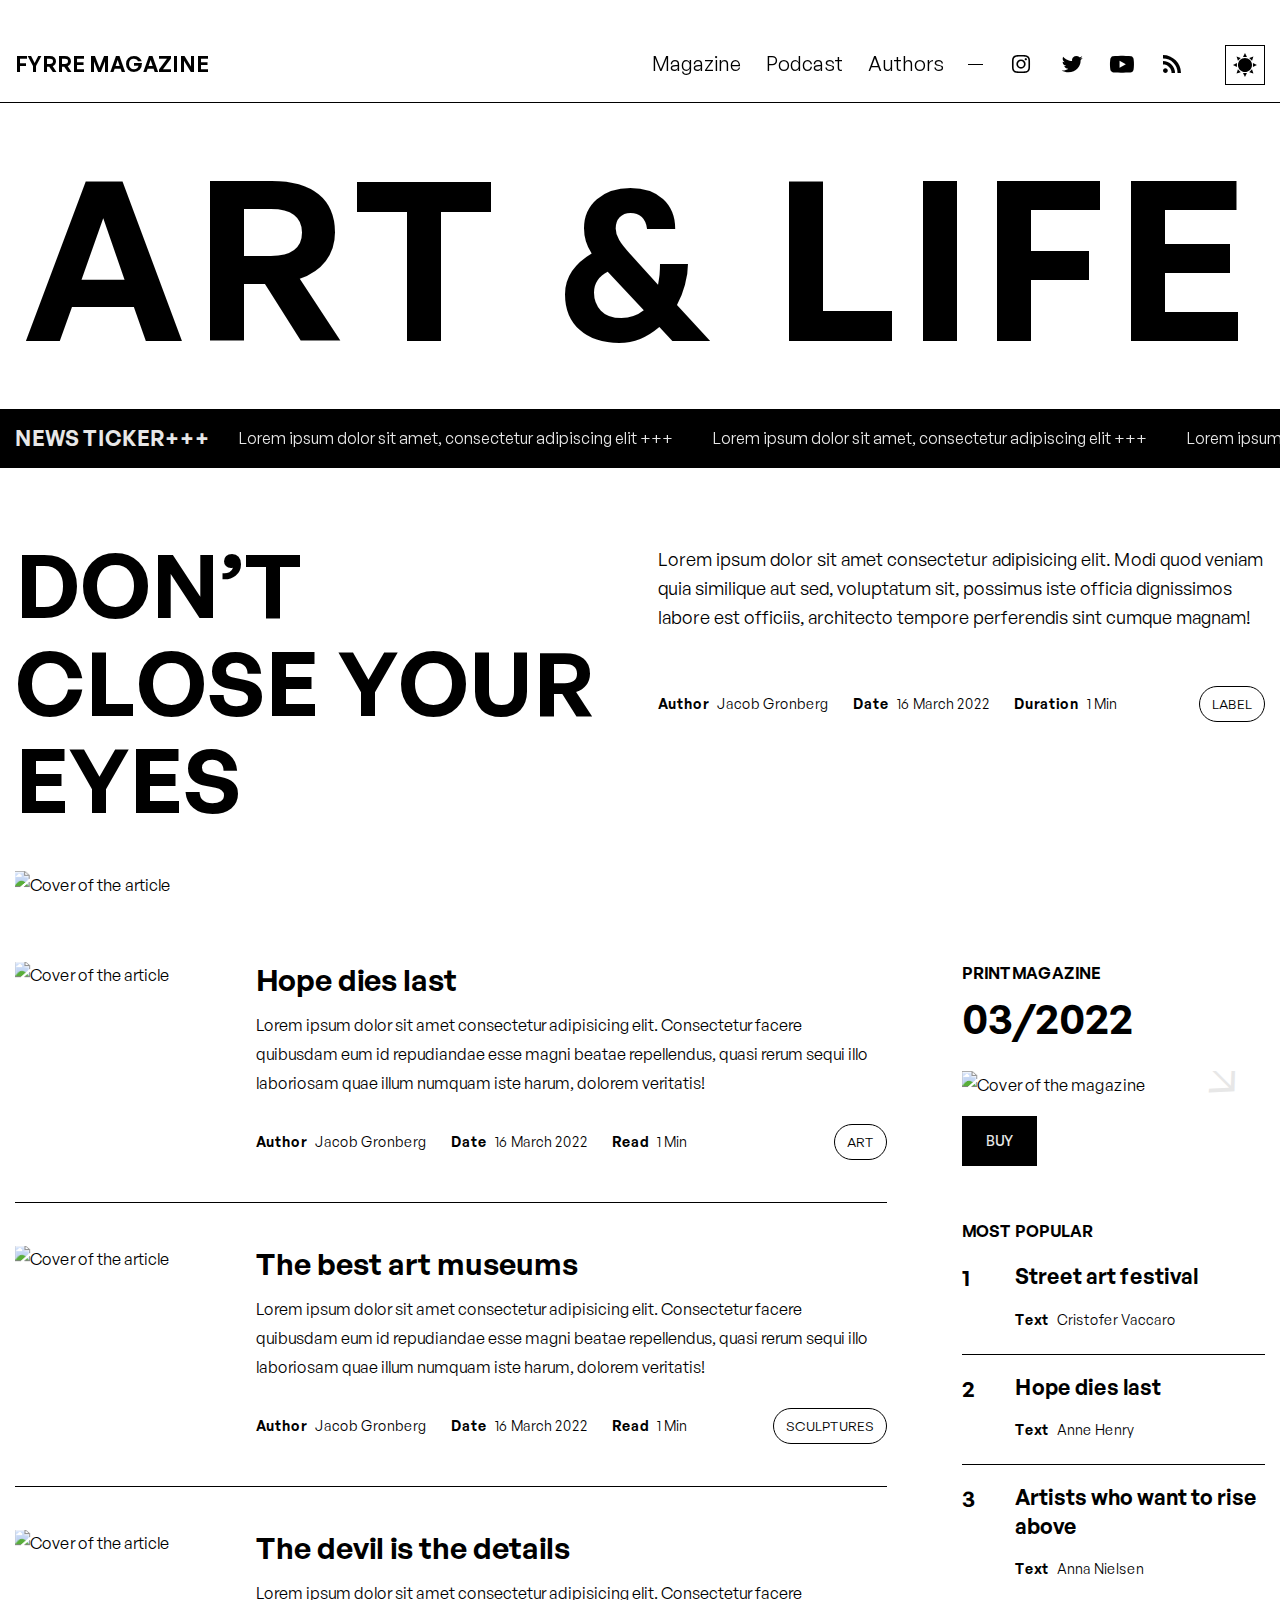
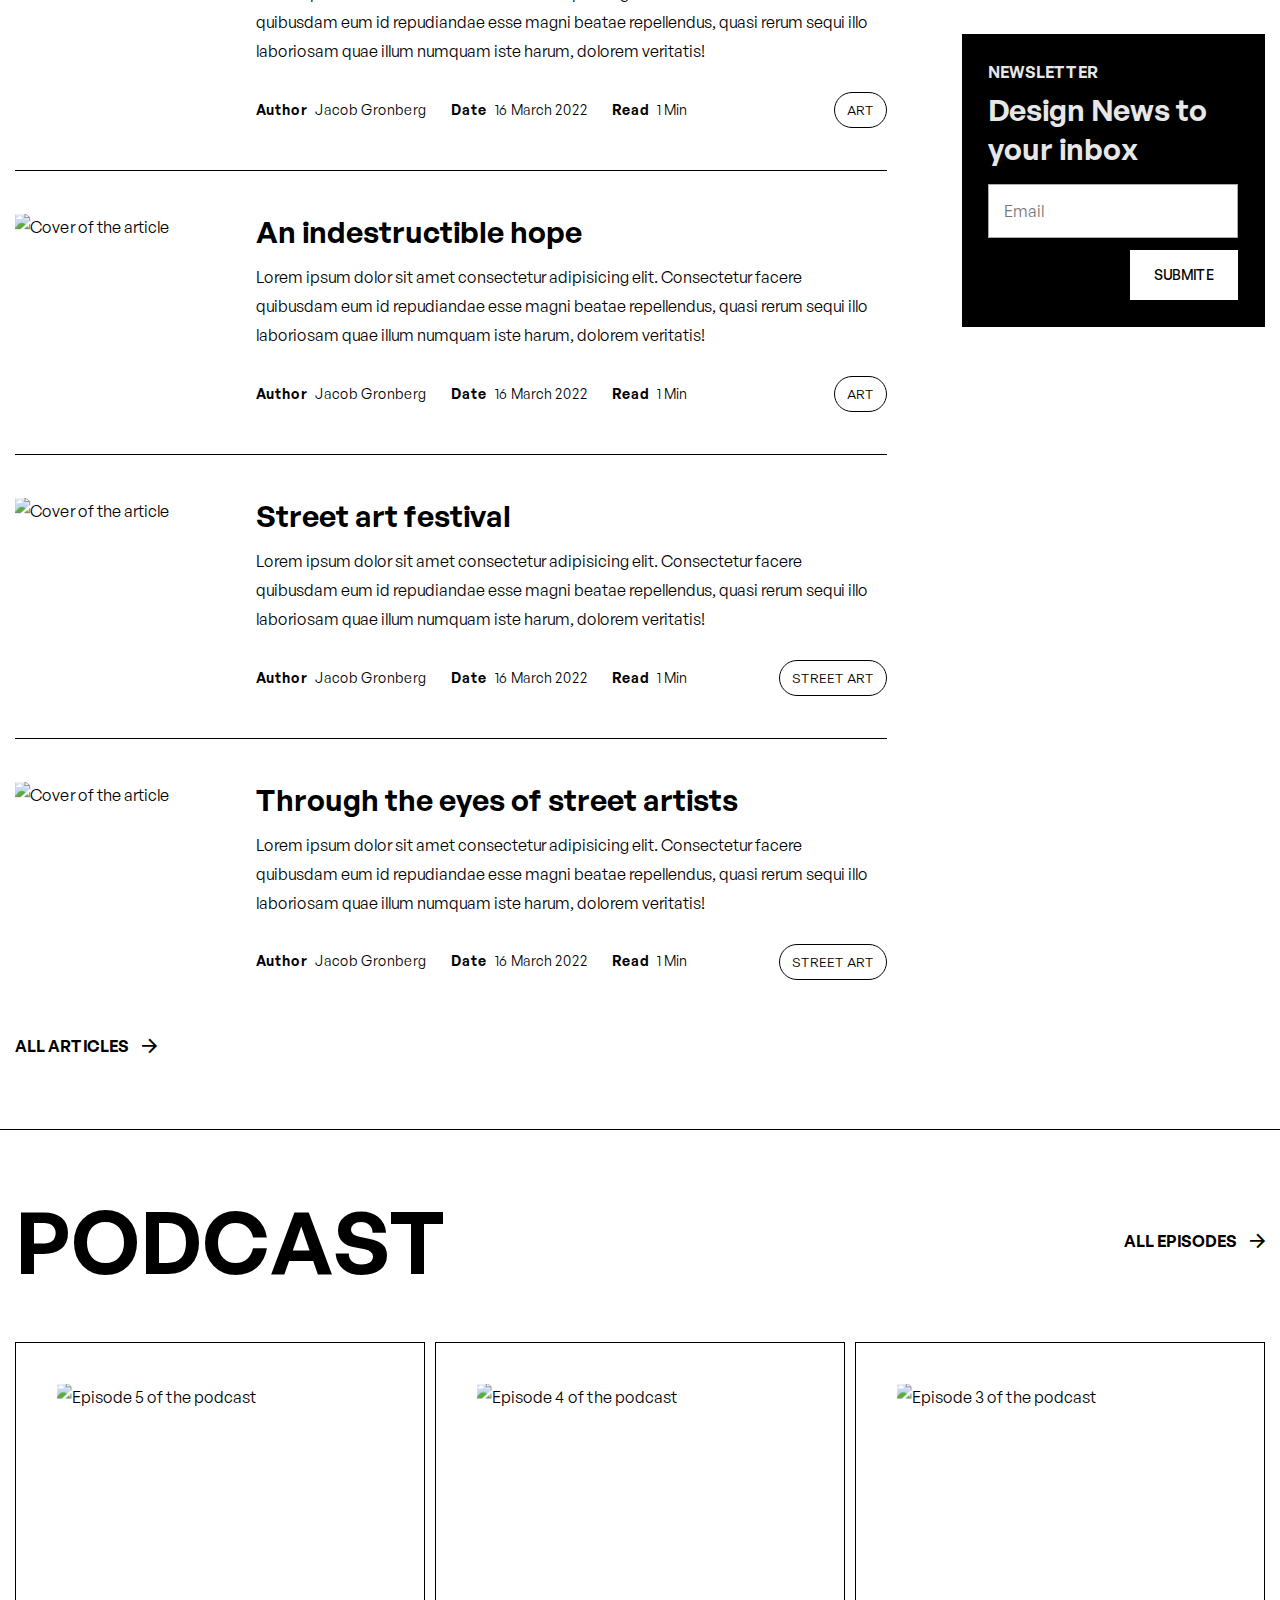
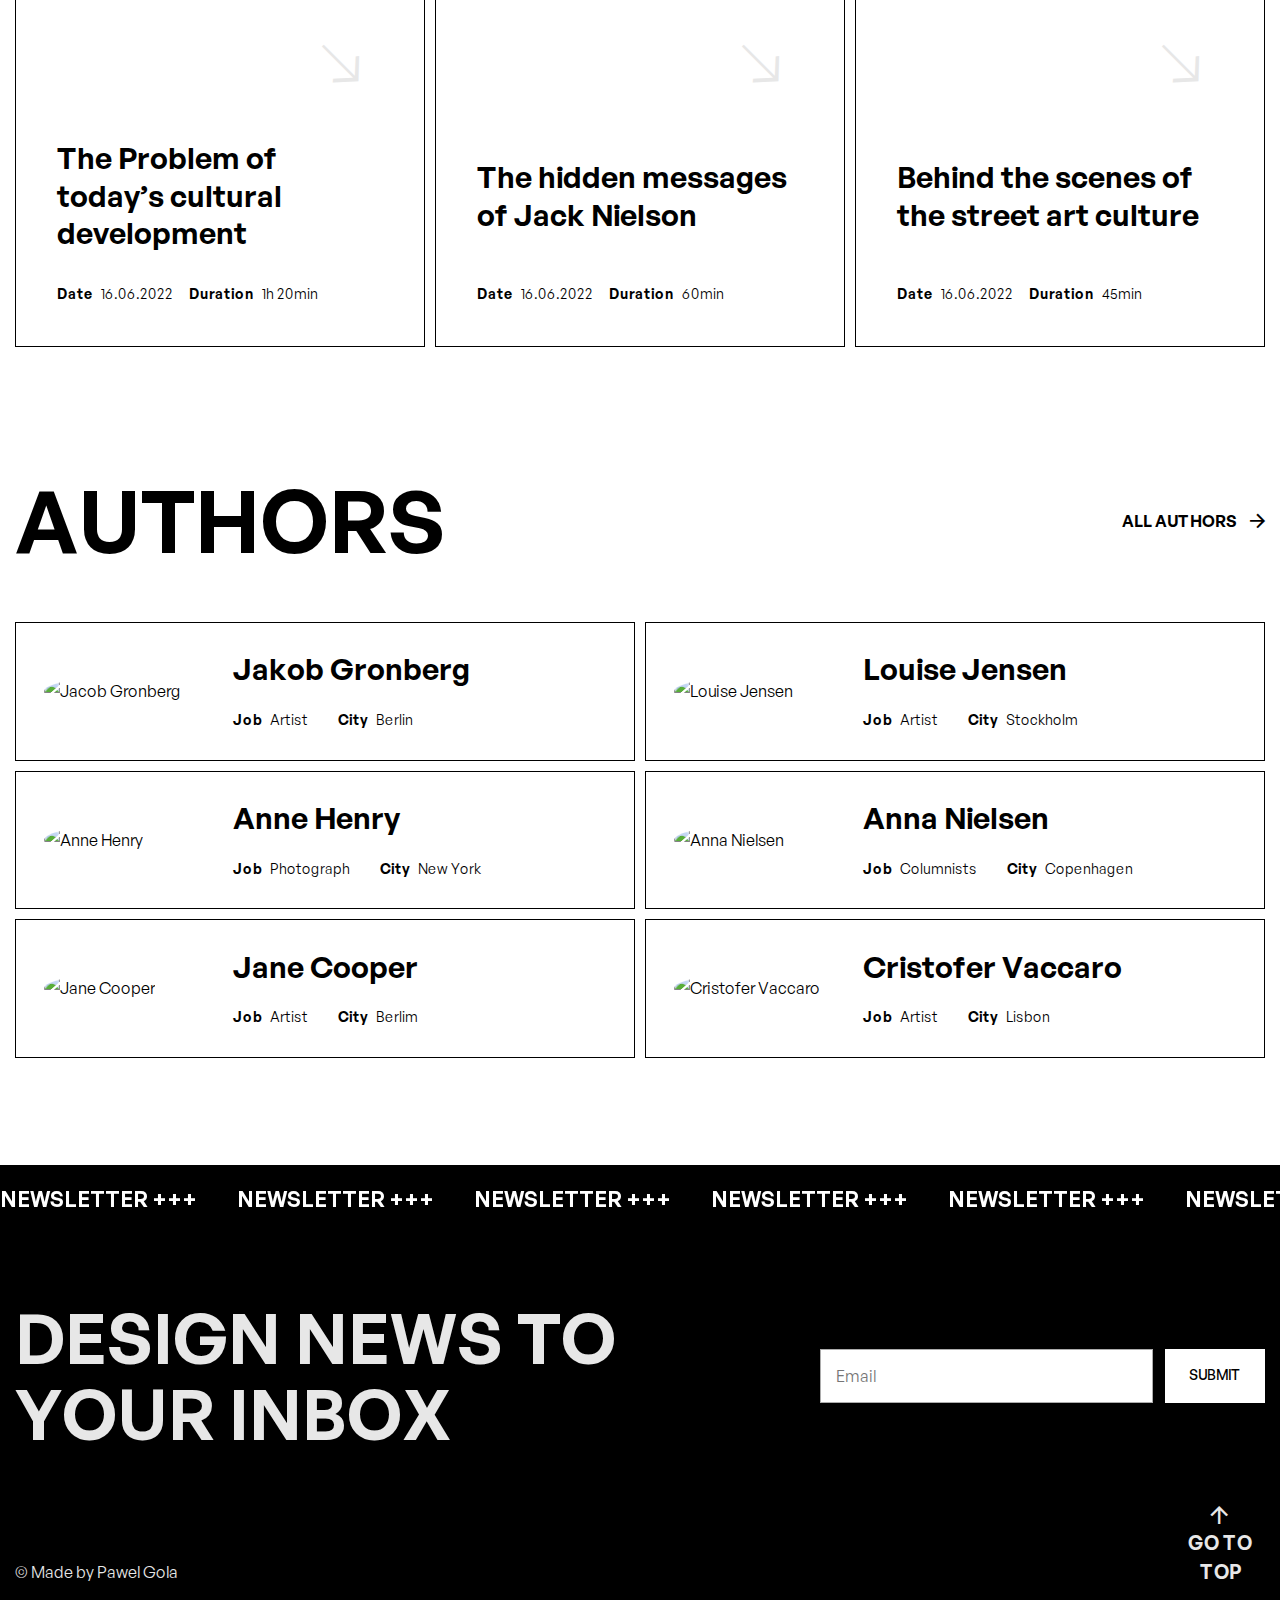
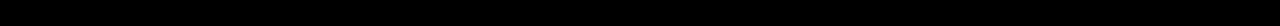
==== index.html @ e9a6087a "Add files via upload" ====
<!DOCTYPE html>
<html lang="en">

<head>
	<title>Frontpage</title>
	<meta charset="UTF-8">
	<meta name="format-detection" content="telephone=no">
	<!-- <style>body{opacity: 0;}</style> -->
	<link rel="stylesheet" href="css/style.min.css?_v=20230523222009">
	<link rel="shortcut icon" href="favicon.ico">
	<!-- <meta name="robots" content="noindex, nofollow"> -->
	<meta name="viewport" content="width=device-width, initial-scale=1.0">
</head>

<body>
	<div class="wrapper">
		<header class="header">
			<div class="header__container">
				<a href="home.html" class="header__logo">Fyrre magazine</a>
				<div class="header__menu menu">
					<nav class="menu__body">
						<ul class="menu__list">
							<li class="menu__item">
								<a href="magazine.html" class="menu__link">
									Magazine
								</a>
							</li>
							<li class="menu__item">
								<a href="podcast.html" class="menu__link">
									Podcast
								</a>
							</li>
							<li class="menu__item">
								<a href="authors.html" class="menu__link">
									Authors
								</a>
							</li>
						</ul>
						<span class="menu__divider"></span>
						<ul class="menu__social social">
							<li class="social__item">
								<a href="#" class="social__link _icon-instagram" aria-label="Our Instagram account"></a>
							</li>
							<li class="social__item">
								<a href="#" class="social__link _icon-twitter" aria-label="Our Twitter account"></a>
							</li>
							<li class="social__item">
								<a href="#" class="social__link _icon-youtube" aria-label="Our YouTube channel"></a>
							</li>
							<li class="social__item">
								<a href="#" class="social__link _icon-rss" aria-label="RSS"></a>
							</li>
						</ul>
					</nav>
				</div>
				<div class="header__actions">
					<button type="button" class="header__color-theme color-theme" aria-label="Change the color theme of the site"></button>
					<button type="button" class="menu__icon icon-menu" aria-label="Open the menu"><span></span></button>
				</div>
			</div>
		</header>
		<main class="page">
			<section class="page__hero hero">
				<div class="hero__container">
					<div class="hero__top">
						<h1 class="hero__title title">Art & life</h1>
						<div class="hero__news news">
							<div class="news__line">
								<div class="news__title">News Ticker+++</div>
								<div class="news__slider swiper">
									<div class="news__wrapper swiper-wrapper">
										<div class="news__slide swiper-slide">
											<div class="news__text">Lorem ipsum dolor sit amet, consectetur adipiscing elit +++
											</div>
										</div>
										<div class="news__slide swiper-slide">
											<div class="news__text">Lorem ipsum dolor sit amet, consectetur adipiscing elit +++
											</div>
										</div>
										<div class="news__slide swiper-slide">
											<div class="news__text">Lorem ipsum dolor sit amet, consectetur adipiscing elit +++
											</div>
										</div>
										<div class="news__slide swiper-slide">
											<div class="news__text">Lorem ipsum dolor sit amet, consectetur adipiscing elit +++
											</div>
										</div>
										<div class="news__slide swiper-slide">
											<div class="news__text">Lorem ipsum dolor sit amet, consectetur adipiscing elit +++
											</div>
										</div>
										<div class="news__slide swiper-slide">
											<div class="news__text">Lorem ipsum dolor sit amet, consectetur adipiscing elit +++
											</div>
										</div>
									</div>
								</div>
							</div>
						</div>
					</div>
					<div class="hero__body">
						<article class="hero__article-lead lead-article">
							<div class="lead-article__content">
								<h2 class="lead-article__title">
									<a href="article.html" class="lead-article__title-link">Don’t close your eyes</a>
								</h2>
								<div class="lead-article__body">
									<div class="lead-article__text">
										<p>
											Lorem ipsum dolor sit amet consectetur adipisicing elit. Modi quod veniam quia
											similique aut sed, voluptatum sit, possimus iste officia dignissimos labore est
											officiis, architecto tempore perferendis sint cumque magnam!
										</p>
									</div>
									<div class="lead-article__info info-article">
										<div class="info-article__info-main">
											<div class="info-article__author">
												<span>Author</span> Jacob Gronberg
											</div>
											<div class="info-article__date">
												<span>Date</span> 16 March 2022
											</div>
											<div class="info-article__duration">
												<span>Duration</span> 1 Min
											</div>
										</div>
										<div class="info-article__category category">Label</div>
									</div>
								</div>
							</div>
							<div class="lead-article__image">
								<picture><source srcset="img/frontpage/hero/main-image.webp" type="image/webp"><img src="img/frontpage/hero/main-image.jpg" alt="Cover of the article"></picture>
							</div>
						</article>
					</div>
				</div>
			</section>
			<div class="page__articles articles">
				<div class="articles__container">
					<div class="articles__content">
						<div class="articles__items">
							<article class="articles__item item-article">
								<a href="article.html" class="item-article__image-ibg" aria-label="Image link to article">
									<picture><source srcset="img/magazine/article-1.webp" type="image/webp"><img src="img/magazine/article-1.jpg" alt="Cover of the article"></picture>
								</a>
								<div class="item-article__body">
									<h3 class="item-article__title">
										<a href="article.html" class="item-article__title-link title-link">Hope dies last</a>
									</h3>
									<div class="item-article__text">
										<p>
											Lorem ipsum dolor sit amet consectetur adipisicing elit. Consectetur facere quibusdam
											eum id repudiandae esse magni beatae repellendus, quasi rerum sequi illo laboriosam
											quae illum numquam iste harum, dolorem veritatis!
										</p>
									</div>
									<div class="item-article__info info-article">
										<div class="info-article__info-main">
											<div class="info-article__author">
												<span>Author</span> Jacob Gronberg
											</div>
											<div class="info-article__date">
												<span>Date</span> 16 March 2022
											</div>
											<div class="info-article__duration">
												<span>Read</span> 1 Min
											</div>
										</div>
										<div class="info-article__category category">Art</div>
									</div>
								</div>

							</article>
							<article class="articles__item item-article">
								<a href="article.html" class="item-article__image-ibg" aria-label="Image link to article">
									<picture><source srcset="img/magazine/article-3.webp" type="image/webp"><img src="img/magazine/article-3.jpg" alt="Cover of the article"></picture>
								</a>
								<div class="item-article__body">
									<h3 class="item-article__title">
										<a href="article.html" class="item-article__title-link title-link">The best art
											museums</a>
									</h3>
									<div class="item-article__text">
										<p>
											Lorem ipsum dolor sit amet consectetur adipisicing elit. Consectetur facere quibusdam
											eum id repudiandae esse magni beatae repellendus, quasi rerum sequi illo laboriosam
											quae illum numquam iste harum, dolorem veritatis!
										</p>
									</div>
									<div class="item-article__info info-article">
										<div class="info-article__info-main">
											<div class="info-article__author">
												<span>Author</span> Jacob Gronberg
											</div>
											<div class="info-article__date">
												<span>Date</span> 16 March 2022
											</div>
											<div class="info-article__duration">
												<span>Read</span> 1 Min
											</div>
										</div>
										<div class="info-article__category category">Sculptures</div>
									</div>
								</div>

							</article>
							<article class="articles__item item-article">
								<a href="article.html" class="item-article__image-ibg" aria-label="Image link to article">
									<picture><source srcset="img/magazine/article-4.webp" type="image/webp"><img src="img/magazine/article-4.jpg" alt="Cover of the article"></picture>
								</a>
								<div class="item-article__body">
									<h3 class="item-article__title">
										<a href="article.html" class="item-article__title-link title-link">The devil is the
											details</a>
									</h3>
									<div class="item-article__text">
										<p>
											Lorem ipsum dolor sit amet consectetur adipisicing elit. Consectetur facere quibusdam
											eum id repudiandae esse magni beatae repellendus, quasi rerum sequi illo laboriosam
											quae illum numquam iste harum, dolorem veritatis!
										</p>
									</div>
									<div class="item-article__info info-article">
										<div class="info-article__info-main">
											<div class="info-article__author">
												<span>Author</span> Jacob Gronberg
											</div>
											<div class="info-article__date">
												<span>Date</span> 16 March 2022
											</div>
											<div class="info-article__duration">
												<span>Read</span> 1 Min
											</div>
										</div>
										<div class="info-article__category category">Art</div>
									</div>
								</div>
							</article>
							<article class="articles__item item-article">
								<a href="article.html" class="item-article__image-ibg" aria-label="Image link to article">
									<picture><source srcset="img/magazine/article-5.webp" type="image/webp"><img src="img/magazine/article-5.jpg" alt="Cover of the article"></picture>
								</a>
								<div class="item-article__body">
									<h3 class="item-article__title">
										<a href="article.html" class="item-article__title-link title-link">An inde­struc­tible
											hope</a>
									</h3>
									<div class="item-article__text">
										<p>
											Lorem ipsum dolor sit amet consectetur adipisicing elit. Consectetur facere quibusdam
											eum id repudiandae esse magni beatae repellendus, quasi rerum sequi illo laboriosam
											quae illum numquam iste harum, dolorem veritatis!
										</p>
									</div>
									<div class="item-article__info info-article">
										<div class="info-article__info-main">
											<div class="info-article__author">
												<span>Author</span> Jacob Gronberg
											</div>
											<div class="info-article__date">
												<span>Date</span> 16 March 2022
											</div>
											<div class="info-article__duration">
												<span>Read</span> 1 Min
											</div>
										</div>
										<div class="info-article__category category">Art</div>
									</div>
								</div>

							</article>
							<article class="articles__item item-article">
								<a href="article.html" class="item-article__image-ibg" aria-label="Image link to article">
									<picture><source srcset="img/magazine/article-6.webp" type="image/webp"><img src="img/magazine/article-6.jpg" alt="Cover of the article"></picture>
								</a>
								<div class="item-article__body">
									<h3 class="item-article__title">
										<a href="article.html" class="item-article__title-link title-link">Street art festival</a>
									</h3>
									<div class="item-article__text">
										<p>
											Lorem ipsum dolor sit amet consectetur adipisicing elit. Consectetur facere quibusdam
											eum id repudiandae esse magni beatae repellendus, quasi rerum sequi illo laboriosam
											quae illum numquam iste harum, dolorem veritatis!
										</p>
									</div>
									<div class="item-article__info info-article">
										<div class="info-article__info-main">
											<div class="info-article__author">
												<span>Author</span> Jacob Gronberg
											</div>
											<div class="info-article__date">
												<span>Date</span> 16 March 2022
											</div>
											<div class="info-article__duration">
												<span>Read</span> 1 Min
											</div>
										</div>
										<div class="info-article__category category">street Art</div>
									</div>
								</div>
							</article>
							<article class="articles__item item-article">
								<a href="article.html" class="item-article__image-ibg" aria-label="Image link to article">
									<picture><source srcset="img/magazine/article-7.webp" type="image/webp"><img src="img/magazine/article-7.jpg" alt="Cover of the article"></picture>
								</a>
								<div class="item-article__body">
									<h3 class="item-article__title">
										<a href="article.html" class="item-article__title-link title-link">Through the eyes of
											street
											artists</a>
									</h3>
									<div class="item-article__text">
										<p>
											Lorem ipsum dolor sit amet consectetur adipisicing elit. Consectetur facere quibusdam
											eum id repudiandae esse magni beatae repellendus, quasi rerum sequi illo laboriosam
											quae illum numquam iste harum, dolorem veritatis!
										</p>
									</div>
									<div class="item-article__info info-article">
										<div class="info-article__info-main">
											<div class="info-article__author">
												<span>Author</span> Jacob Gronberg
											</div>
											<div class="info-article__date">
												<span>Date</span> 16 March 2022
											</div>
											<div class="info-article__duration">
												<span>Read</span> 1 Min
											</div>
										</div>
										<div class="info-article__category category">street Art</div>
									</div>
								</div>
							</article>
						</div>
						<a href="magazine.html" class="articles__link link _icon-arrow-small">All articles</a>
					</div>
					<aside class="articles__sidebar sidebar">
						<div class="sidebar__magazine magazine-sidebar">
							<div class="magazine-sidebar__label label">Printmagazine</div>
							<div class="magazine-sidebar__date">03/2022</div>
							<div class="magazine-sidebar__cover">
								<picture><source srcset="img/magazine/cover-magazine.webp" type="image/webp"><img class="magazine-sidebar__image" src="img/magazine/cover-magazine.jpg" alt="Cover of the magazine"></picture>
								<a href="#" class="magazine-sidebar__link cover-link _icon-arrow-link" aria-label="Link to magazine"></a>
							</div>
							<button type="button" class="magazine-sidebar__button button">Buy</button>
						</div>
						<div class="sidebar__popular popular-sidebar">
							<div class="popular-sidebar__label label">Most popular</div>
							<ol class="popular-sidebar__list list-popular">
								<li class="list-popular__item">
									<h3 class="list-popular__title">
										<a href="article.html" class="list-popular__title-link">
											Street art festival
										</a>
									</h3>
									<div class="list-popular__author">
										<span>Text</span> Cristofer Vaccaro
									</div>
								</li>
								<li class="list-popular__item">
									<h3 class="list-popular__title">
										<a href="article.html" class="list-popular__title-link">
											Hope dies last
										</a>
									</h3>
									<div class="list-popular__author">
										<span>Text</span> Anne Henry
									</div>
								</li>
								<li class="list-popular__item">
									<h3 class="list-popular__title">
										<a href="article.html" class="list-popular__title-link">
											Artists who want to rise above
										</a>
									</h3>
									<div class="list-popular__author">
										<span>Text</span> Anna Nielsen
									</div>
								</li>
							</ol>
						</div>
						<div class="sidebar__newsletter newsletter-sidebar">
							<div class="newsletter-sidebar__label label">Newsletter</div>
							<div class="newsletter-sidebar__title">Design News to your inbox</div>
							<form data-dev data-popup-message="#newsletter-popup" action="#" class="sidebar__form form-newsletter">
								<input data-required="email" autocomplete="off" type="text" name="form[]" placeholder="Email" class="form-newsletter__input input">
								<button type="submit" class="form-newsletter__button button">Submite</button>
							</form>
						</div>
					</aside>
				</div>
			</div>
			<section class="page__podcast podcast">
				<div class="podcast__container">
					<div class="podcast__header header-block">
						<h2 class="header-block__title">Podcast</h2>
						<a href="podcast.html" class="header-block__link link _icon-arrow-small">All episodes</a>
					</div>
					<div class="podcast__items">
						<article class="podcast__item item-podcast item-podcast_vertical">
							<div class="item-podcast__image-ibg">
								<picture><source srcset="img/frontpage/podcast/podcast-5.webp" type="image/webp"><img src="img/frontpage/podcast/podcast-5.jpg" alt="Episode 5 of the podcast"></picture>
								<a href="episode.html" class="item-podcast__cover-link cover-link _icon-arrow-link" aria-label="Link to podcast episode"></a>
							</div>
							<h3 class="item-podcast__title">
								<a href="episode.html" class="item-podcast__title-link title-link">The Problem of today’s
									cultural
									development</a>
							</h3>
							<div class="item-podcast__info">
								<div class="item-podcast__date">
									<span>Date</span> 16.06.2022
								</div>
								<div class="item-podcast__duration">
									<span>Duration</span> 1h 20min
								</div>
							</div>
						</article>
						<article class="podcast__item item-podcast item-podcast_vertical">
							<div class="item-podcast__image-ibg">
								<picture><source srcset="img/frontpage/podcast/podcast-4.webp" type="image/webp"><img src="img/frontpage/podcast/podcast-4.jpg" alt="Episode 4 of the podcast"></picture>
								<a href="episode.html" class="item-podcast__cover-link cover-link _icon-arrow-link" aria-label="Link to podcast episode"></a>
							</div>
							<h3 class="item-podcast__title">
								<a href="episode.html" class="item-podcast__title-link title-link">The hidden messages of Jack
									Nielson</a>
							</h3>
							<div class="item-podcast__info">
								<div class="item-podcast__date">
									<span>Date</span> 16.06.2022
								</div>
								<div class="item-podcast__duration">
									<span>Duration</span> 60min
								</div>
							</div>
						</article>
						<article class="podcast__item item-podcast item-podcast_vertical">
							<div class="item-podcast__image-ibg">
								<picture><source srcset="img/frontpage/podcast/podcast-3.webp" type="image/webp"><img src="img/frontpage/podcast/podcast-3.jpg" alt="Episode 3 of the podcast"></picture>
								<a href="episode.html" class="item-podcast__cover-link cover-link _icon-arrow-link" aria-label="Link to podcast episode"></a>
							</div>
							<h3 class="item-podcast__title">
								<a href="episode.html" class="item-podcast__title-link title-link">Behind the scenes of the
									street art
									culture</a>
							</h3>
							<div class="item-podcast__info">
								<div class="item-podcast__date">
									<span>Date</span> 16.06.2022
								</div>
								<div class="item-podcast__duration">
									<span>Duration</span> 45min
								</div>
							</div>
						</article>
					</div>
				</div>
			</section>
			<section class="page__authors authors">
				<div class="authors__container">
					<div class="authors__header header-block">
						<h2 class="header-block__title">Authors</h2>
						<a href="authors.html" class="header-block__link link _icon-arrow-small">All authors</a>
					</div>
					<div class="authors__slider swiper">
						<div class="authors__wrapper swiper-wrapper">
							<div class="authors__slide swiper-slide">
								<div class="authors__item item-author">
									<a href="author.html" class="item-author__image" aria-label="Image link to the author's page">
										<picture><source srcset="img/frontpage/authors/jacob-gronberg.webp" type="image/webp"><img src="img/frontpage/authors/jacob-gronberg.jpg" alt="Jacob Gronberg"></picture>
									</a>
									<div class="item-author__body">
										<h3 class="item-author__title">
											<a href="author.html" class="item-author__title-link title-link">Jakob Gronberg</a>
										</h3>
										<div class="item-author__info">
											<div class="item-author__job"><span>Job</span>Artist</div>
											<div class="item-author__city"><span>City</span>Berlin</div>
										</div>
									</div>
								</div>
							</div>
							<div class="authors__slide swiper-slide">
								<div class="authors__item item-author">
									<a href="author.html" class="item-author__image" aria-label="Image link to the author's page">
										<picture><source srcset="img/frontpage/authors/louise-jensen.webp" type="image/webp"><img src="img/frontpage/authors/louise-jensen.jpg" alt="Louise Jensen"></picture>
									</a>
									<div class="item-author__body">
										<h3 class="item-author__title">
											<a href="author.html" class="item-author__title-link title-link">Louise Jensen</a>
										</h3>
										<div class="item-author__info">
											<div class="item-author__job"><span>Job</span>Artist</div>
											<div class="item-author__city"><span>City</span>Stockholm</div>
										</div>
									</div>
								</div>
							</div>
							<div class="authors__slide swiper-slide">
								<div class="authors__item item-author">
									<a href="author.html" class="item-author__image" aria-label="Image link to the author's page">
										<picture><source srcset="img/frontpage/authors/anne-henry.webp" type="image/webp"><img src="img/frontpage/authors/anne-henry.jpg" alt="Anne Henry"></picture>
									</a>
									<div class="item-author__body">
										<h3 class="item-author__title">
											<a href="author.html" class="item-author__title-link title-link">Anne Henry</a>
										</h3>
										<div class="item-author__info">
											<div class="item-author__job"><span>Job</span>Photograph</div>
											<div class="item-author__city"><span>City</span>New York</div>
										</div>
									</div>
								</div>
							</div>
							<div class="authors__slide swiper-slide">
								<div class="authors__item item-author">
									<a href="author.html" class="item-author__image" aria-label="Image link to the author's page">
										<picture><source srcset="img/frontpage/authors/anna-nielsen.webp" type="image/webp"><img src="img/frontpage/authors/anna-nielsen.jpg" alt="Anna Nielsen"></picture>
									</a>
									<div class="item-author__body">
										<h3 class="item-author__title">
											<a href="author.html" class="item-author__title-link title-link">Anna Nielsen</a>
										</h3>
										<div class="item-author__info">
											<div class="item-author__job"><span>Job</span>Columnists</div>
											<div class="item-author__city"><span>City</span>Copenhagen</div>
										</div>
									</div>
								</div>
							</div>
							<div class="authors__slide swiper-slide">
								<div class="authors__item item-author">
									<a href="author.html" class="item-author__image" aria-label="Image link to the author's page">
										<picture><source srcset="img/frontpage/authors/jane-cooper.webp" type="image/webp"><img src="img/frontpage/authors/jane-cooper.jpg" alt="Jane Cooper"></picture>
									</a>
									<div class="item-author__body">
										<h3 class="item-author__title">
											<a href="author.html" class="item-author__title-link title-link">Jane Cooper</a>
										</h3>
										<div class="item-author__info">
											<div class="item-author__job"><span>Job</span>Artist</div>
											<div class="item-author__city"><span>City</span>Berlim</div>
										</div>
									</div>
								</div>
							</div>
							<div class="authors__slide swiper-slide">
								<div class="authors__item item-author">
									<a href="author.html" class="item-author__image" aria-label="Image link to the author's page">
										<picture><source srcset="img/frontpage/authors/cristofer-vaccaro.webp" type="image/webp"><img src="img/frontpage/authors/cristofer-vaccaro.jpg" alt="Cristofer Vaccaro"></picture>
									</a>
									<div class="item-author__body">
										<h3 class="item-author__title">
											<a href="author.html" class="item-author__title-link title-link">Cristofer Vaccaro</a>
										</h3>
										<div class="item-author__info">
											<div class="item-author__job"><span>Job</span>Artist</div>
											<div class="item-author__city"><span>City</span>Lisbon</div>
										</div>
									</div>
								</div>
							</div>
						</div>
						<div class="authors__navigation navigation-slider">
							<button type="button" class="navigation-slider__button authors__button_prev _icon-arrow-small" aria-label="Button for previous slide"></button>
							<button type="button" class="navigation-slider__button authors__button_next _icon-arrow-small" aria-label="Button for next slide"></button>
						</div>
					</div>
				</div>
			</section>
		</main>
		<footer class="footer">
			<div class="footer__news-line news">
				<div class="news__slider swiper">
					<div class="news__wrapper swiper-wrapper">
						<div class="news__slide swiper-slide">
							<div class="news__text">Newsletter +++
							</div>
						</div>
						<div class="news__slide swiper-slide">
							<div class="news__text">Newsletter +++
							</div>
						</div>
						<div class="news__slide swiper-slide">
							<div class="news__text">Newsletter +++
							</div>
						</div>
						<div class="news__slide swiper-slide">
							<div class="news__text">Newsletter +++
							</div>
						</div>
						<div class="news__slide swiper-slide">
							<div class="news__text">Newsletter +++
							</div>
						</div>
						<div class="news__slide swiper-slide">
							<div class="news__text">Newsletter +++
							</div>
						</div>
						<div class="news__slide swiper-slide">
							<div class="news__text">Newsletter +++
							</div>
						</div>
						<div class="news__slide swiper-slide">
							<div class="news__text">Newsletter +++
							</div>
						</div>
						<div class="news__slide swiper-slide">
							<div class="news__text">Newsletter +++
							</div>
						</div>
						<div class="news__slide swiper-slide">
							<div class="news__text">Newsletter +++
							</div>
						</div>
						<div class="news__slide swiper-slide">
							<div class="news__text">Newsletter +++
							</div>
						</div>
						<div class="news__slide swiper-slide">
							<div class="news__text">Newsletter +++
							</div>
						</div>
						<div class="news__slide swiper-slide">
							<div class="news__text">Newsletter +++
							</div>
						</div>
						<div class="news__slide swiper-slide">
							<div class="news__text">Newsletter +++
							</div>
						</div>
						<div class="news__slide swiper-slide">
							<div class="news__text">Newsletter +++
							</div>
						</div>
						<div class="news__slide swiper-slide">
							<div class="news__text">Newsletter +++
							</div>
						</div>
						<div class="news__slide swiper-slide">
							<div class="news__text">Newsletter +++
							</div>
						</div>
						<div class="news__slide swiper-slide">
							<div class="news__text">Newsletter +++
							</div>
						</div>
						<div class="news__slide swiper-slide">
							<div class="news__text">Newsletter +++
							</div>
						</div>
						<div class="news__slide swiper-slide">
							<div class="news__text">Newsletter +++
							</div>
						</div>
					</div>
				</div>
			</div>
			<div class="footer__container">
				<div class="footer__top">
					<div class="footer__newsletter-block newsletter-block">
						<div class="newsletter-block__title">Design News to your inbox</div>
						<div class="newsletter-block__form-block">
							<form data-dev data-popup-message="#newsletter-popup" action="#" class="newsletter-block__form">
								<input data-required="email" autocomplete="off" type="text" name="form[]" placeholder="Email" class="newsletter-block__input input">
								<button type="submit" class="newsletter-block__button button">Submit</button>
							</form>
						</div>
					</div>
				</div>
				<div class="footer__bottom">
					<div class="footer__copy">© Made by Pawel Gola</div>
					<button data-goto-speed="1000" data-goto="main" class="footer__go-top _icon-arrow-small">Go to top</button>
				</div>
			</div>
		</footer>
	</div>
	<div id="newsletter-popup" aria-hidden="true" class="newsletter-popup popup">
		<div class="popup__wrapper">
			<div class="popup__content">
				<div class="newsletter-popup__top">
					<button data-close type="button" class="popup__close newsletter-popup__close">
						<img src="img/frontpage/cross.svg" alt="">
					</button>
				</div>
				<div class="newsletter-popup__body">
					<div class="newsletter-popup__title">
						Thank you for subscribing!
					</div>
					<div class="newsletter-popup__text">
						<p>
							From now on, you’ll be the first to know about our news.
						</p>
					</div>
				</div>
			</div>
		</div>
	</div>
	<!-- Styles for body-->
	<style>
		.lock body {
			overflow: hidden;
			touch-action: none;
			overscroll-behavior: none;
		}

		.loading body {
			opacity: 0;
			visibility: hidden;
		}

		.loaded body {
			transition: opacity 2s ease 0s;
			opacity: 1;
			visibility: visible;
		}
	</style>

	<div id="fls-preloader">

		<!-- Styles for preloader -->
		<style>
			* {
				padding: 0px;
				margin: 0px;
				border: 0px;
			}

			*,
			*:before,
			*:after {
				box-sizing: border-box;
			}

			html {
				overflow: hidden;
				touch-action: none;
				overscroll-behavior: none;
			}

			html.light {
				background-color: #000000;
			}

			html.dark {
				background-color: #ffffff;
			}

			/* main block */
			.fls-preloader {
				pointer-events: none;
				z-index: -1;
				position: fixed;
				width: 100%;
				height: 100%;
				top: 0;
				left: 0;
				display: flex;
				justify-content: center;
				align-items: center;

			}

			/* elements block */
			.fls-preloader__body {
				padding: 3rem;
				max-width: 31.25rem;
				display: flex;
				flex-direction: column;
			}

			.light .fls-preloader__body {
				color: #fff;
				border: .0625rem solid #fff;
			}

			.dark .fls-preloader__body {
				color: #000;
				border: .0625rem solid #000;
			}

			/* counter */
			.fls-preloader__counter {
				font-family: 'GeneralSans';
				font-weight: 500;
				font-size: 7rem;
			}

			/* progress bar */
			.fls-preloader__line {}

			/* line */
			.fls-preloader__line span {
				display: inline-block;
				transition: width 0.2s ease;
				height: 0.3rem;
				border-radius: 0.2rem;
			}

			.light .fls-preloader__line span {
				background-color: #0000ff;
			}

			.dark .fls-preloader__line span {
				background-color: #f916e6;
			}
		</style>
		<!-- Script -->
		<script>
			function preloader() {
				const preloaderImages = document.querySelector('[data-preloader]') ? document.querySelectorAll('[data-preloader] img') : document.querySelectorAll('img');
				const preloaderContainer = document.querySelector('#fls-preloader');
				if (preloaderImages.length) {
					const preloaderTemplate = `
					<div class="fls-preloader">
						<div class="fls-preloader__body">
							<div class="fls-preloader__counter">0%</div>
							<div class="fls-preloader__line"><span></span></div>
						</div>
					</div>`;
					document.querySelector('html').insertAdjacentHTML("beforeend", preloaderTemplate);

					const
						preloader = document.querySelector('.fls-preloader'),
						showPecentLoad = document.querySelector('.fls-preloader__counter'),
						showLineLoad = document.querySelector('.fls-preloader__line span'),
						htmlDocument = document.documentElement;

					let imagesLoadedCount = counter = progress = 0;

					htmlDocument.classList.add('loading');
					htmlDocument.classList.add('lock');

					preloaderImages.forEach(preloaderImage => {
						const imgClone = document.createElement('img');
						if (imgClone) {
							imgClone.onload = imageLoaded;
							imgClone.onerror = imageLoaded;
							preloaderImage.dataset.src ? imgClone.src = preloaderImage.dataset.src : imgClone.src = preloaderImage.src;
						}
					});

					function setValueProgress(progress) {
						showPecentLoad ? showPecentLoad.innerText = `${progress}%` : null;
						showLineLoad ? showLineLoad.style.width = `${progress}%` : null;
					}
					showPecentLoad ? setValueProgress(progress) : null;

					function imageLoaded() {
						imagesLoadedCount++;
						progress = Math.round((100 / preloaderImages.length) * imagesLoadedCount);
						const intervalId = setInterval(() => {
							counter >= progress ? clearInterval(intervalId) : setValueProgress(++counter);
							counter >= 100 ? addLoadedClass() : null;
						}, 10);
					}

					function addLoadedClass() {
						htmlDocument.classList.add('loaded');
						htmlDocument.classList.remove('lock');
						htmlDocument.classList.remove('loading');
						setInterval(() => {
							preloader.remove();
							preloaderContainer.remove();
						}, 500);
					}
				} else {
					preloaderContainer.remove();
				}
			}
			preloader();
		</script>
	</div>
	<script src="js/app.min.js?_v=20230523222009"></script>
</body>

</html>
---- css/style.min.css ----
@font-face{font-family:GeneralSans;font-display:swap;src:url(../fonts/GeneralSans-Bold.woff2) format("woff2"),url(../fonts/GeneralSans-Bold.woff) format("woff");font-weight:700;font-style:normal}@font-face{font-family:GeneralSans;font-display:swap;src:url(../fonts/GeneralSans-Regular.woff2) format("woff2"),url(../fonts/GeneralSans-Regular.woff) format("woff");font-weight:400;font-style:normal}@font-face{font-family:GeneralSans;font-display:swap;src:url(../fonts/GeneralSans-Medium.woff2) format("woff2"),url(../fonts/GeneralSans-Medium.woff) format("woff");font-weight:500;font-style:normal}@font-face{font-family:GeneralSans;font-display:swap;src:url(../fonts/GeneralSans-Semibold.woff2) format("woff2"),url(../fonts/GeneralSans-Semibold.woff) format("woff");font-weight:600;font-style:normal}@font-face{font-family:icons;font-display:swap;src:url(../fonts/icons.woff2) format("woff2"),url(../fonts/icons.woff) format("woff");font-weight:400;font-style:normal}.content-article__quote-block::before,.dark .color-theme::before,.light .color-theme::before,[class*=_icon-]:before{font-family:icons;font-style:normal;font-weight:400;font-variant:normal;text-transform:none;line-height:1;-webkit-font-smoothing:antialiased;-moz-osx-font-smoothing:grayscale}[class*=_icon-]:before{display:block}._icon-sun:before{content:"\e910"}._icon-night:before{content:"\e909"}._icon-arrow-link:before{content:"\e901"}._icon-applemusic:before{content:"\e900"}._icon-arrow-small:before{content:"\e902"}._icon-soundcloud:before{content:"\e905"}._icon-spotify:before{content:"\e906"}._icon-quote:before{content:"\e977"}._icon-rss:before{content:"\e904"}._icon-instagram:before{content:"\e903"}._icon-twitter:before{content:"\e907"}._icon-youtube:before{content:"\e908"}.light .color-theme::before{content:"\e910";font-size:1.875rem}.dark .color-theme::before{content:"\e909";font-size:1.25rem}html.light body{color:#000;background-color:#fff}html.dark body{color:#e7e7e7;background-color:#000}*{padding:0;margin:0;border:0}*,:after,:before{-webkit-box-sizing:border-box;box-sizing:border-box}:active,:focus{outline:0}.light a:active,.light a:focus{color:#00f}.dark a:active,.dark a:focus{color:#f916e6}body,html{height:100%;min-width:320px}body{line-height:1;font-family:GeneralSans;font-size:1rem;-ms-text-size-adjust:100%;-moz-text-size-adjust:100%;-webkit-text-size-adjust:100%;-webkit-font-smoothing:antialiased;-moz-osx-font-smoothing:grayscale}button,input,textarea{font-family:GeneralSans;font-size:inherit;line-height:inherit}button{cursor:pointer;color:inherit;background-color:transparent}a{color:inherit;text-decoration:none}ol li,ul li{list-style:none}img{vertical-align:top}h1,h2,h3,h4,h5,h6{font-weight:inherit;font-size:inherit}body{line-height:180%}.lock body{overflow:hidden;-ms-touch-action:none;touch-action:none;-ms-scroll-chaining:none;overscroll-behavior:none}.wrapper{min-height:100%;display:-webkit-box;display:-ms-flexbox;display:flex;-webkit-box-orient:vertical;-webkit-box-direction:normal;-ms-flex-direction:column;flex-direction:column;overflow:hidden}@supports (overflow:clip){.wrapper{overflow:clip}}.wrapper>main{-webkit-box-flex:1;-ms-flex:1 1 auto;flex:1 1 auto}.wrapper>*{min-width:0}[class*=__container]{max-width:96.875rem;margin:0 auto;padding:0 .9375rem}input[type=email],input[type=tel],input[type=text],textarea{-webkit-appearance:none;-moz-appearance:none;appearance:none}.input{padding:.71875rem .9375rem;border:.0625rem solid #acacac;border-radius:0!important;width:100%;display:block}.input._form-focus{outline:0}.input._form-error{border:.0625rem solid #d82626;color:#d82626;-webkit-animation:errorInput .3s linear;animation:errorInput .3s linear}.input._form-error::-webkit-input-placeholder{color:#d82626}.input._form-error::-moz-placeholder{color:#d82626}.input._form-error:-ms-input-placeholder{color:#d82626}.input._form-error::-ms-input-placeholder{color:#d82626}.input._form-error::placeholder{color:#d82626}@-webkit-keyframes errorInput{0%{-webkit-transform:translateX(0);transform:translateX(0)}20%{-webkit-transform:translateX(.125rem);transform:translateX(.125rem)}40%{-webkit-transform:translateX(-.25rem);transform:translateX(-.25rem)}60%{-webkit-transform:translateX(.125rem);transform:translateX(.125rem)}80%{-webkit-transform:translateX(-.25rem);transform:translateX(-.25rem)}100%{-webkit-transform:translateX(0);transform:translateX(0)}}@keyframes errorInput{0%{-webkit-transform:translateX(0);transform:translateX(0)}20%{-webkit-transform:translateX(.125rem);transform:translateX(.125rem)}40%{-webkit-transform:translateX(-.25rem);transform:translateX(-.25rem)}60%{-webkit-transform:translateX(.125rem);transform:translateX(.125rem)}80%{-webkit-transform:translateX(-.25rem);transform:translateX(-.25rem)}100%{-webkit-transform:translateX(0);transform:translateX(0)}}.input[placeholder]:not([data-placeholder-nohiden])::-webkit-input-placeholder{-webkit-transition:opacity .3s;transition:opacity .3s}.input[placeholder]:not([data-placeholder-nohiden])::-moz-placeholder{-moz-transition:opacity .3s;transition:opacity .3s}.input[placeholder]:not([data-placeholder-nohiden]):-ms-input-placeholder{-ms-transition:opacity .3s;transition:opacity .3s}.input[placeholder]:not([data-placeholder-nohiden])::-ms-input-placeholder{-ms-transition:opacity .3s;transition:opacity .3s}.input[placeholder]:not([data-placeholder-nohiden])::placeholder{-webkit-transition:opacity .3s;-o-transition:opacity .3s;transition:opacity .3s}.input[placeholder]:not([data-placeholder-nohiden]):focus::-webkit-input-placeholder{opacity:0}.input[placeholder]:not([data-placeholder-nohiden]):focus::-moz-placeholder{opacity:0}.input[placeholder]:not([data-placeholder-nohiden]):focus:-ms-input-placeholder{opacity:0}.input[placeholder]:not([data-placeholder-nohiden]):focus::-ms-input-placeholder{opacity:0}.input[placeholder]:not([data-placeholder-nohiden]):focus::placeholder{opacity:0}textarea.input{resize:none;padding:0 0}body::after{content:"";background-color:rgba(0,0,0,.5);position:fixed;width:100%;height:100%;top:0;left:0;opacity:0;-webkit-transition:opacity .5s ease 0s;-o-transition:opacity .5s ease 0s;transition:opacity .5s ease 0s;pointer-events:none;z-index:149}.popup-show body::after{opacity:1}.popup{position:fixed;top:0;left:0;bottom:0;right:0;padding:1.875rem 1.25rem;-webkit-transition:visibility .5s ease 0s;-o-transition:visibility .5s ease 0s;transition:visibility .5s ease 0s;visibility:hidden;pointer-events:none}.popup_show{z-index:150;visibility:visible;overflow:auto;pointer-events:auto}.popup_show .popup__content{visibility:visible;-webkit-transform:scale(1);-ms-transform:scale(1);transform:scale(1)}.popup__wrapper{display:-webkit-box;display:-ms-flexbox;display:flex;-webkit-box-orient:vertical;-webkit-box-direction:normal;-ms-flex-direction:column;flex-direction:column;-webkit-box-align:center;-ms-flex-align:center;align-items:center;min-height:100%;width:100%;display:flex;-webkit-box-pack:center;-ms-flex-pack:center;justify-content:center;align-items:center}.popup__content{visibility:hidden;-webkit-transform:scale(0);-ms-transform:scale(0);transform:scale(0);-webkit-transition:-webkit-transform .3s ease 0s;transition:-webkit-transform .3s ease 0s;-o-transition:transform .3s ease 0s;transition:transform .3s ease 0s;transition:transform .3s ease 0s,-webkit-transform .3s ease 0s;padding:1.25rem;width:100%}.lock .popup__content{visibility:visible}.newsletter-popup .popup__content{max-width:37.5rem;border:.0625rem solid #000;background-color:#fff;color:#000}.newsletter-popup__top{display:-webkit-box;display:-ms-flexbox;display:flex;-webkit-box-align:center;-ms-flex-align:center;align-items:center;-webkit-box-pack:end;-ms-flex-pack:end;justify-content:flex-end}.newsletter-popup__close{-webkit-box-flex:0;-ms-flex:0 0 2.5rem;flex:0 0 2.5rem;display:-webkit-box;display:-ms-flexbox;display:flex;-webkit-box-pack:center;-ms-flex-pack:center;justify-content:center;-webkit-box-align:center;-ms-flex-align:center;align-items:center;width:2.5rem;height:2.5rem;border:.0625rem solid #000;outline:0}.newsletter-popup__close img{width:1.25rem;height:1.25rem}.newsletter-popup__body{padding-top:3.75rem;padding-bottom:3.75rem;text-align:center}.newsletter-popup__title{font-weight:600;line-height:120%}.newsletter-popup__text p:not(:last-child){margin-bottom:.3125rem}[class*=-ibg]{position:relative}[class*=-ibg] img{position:absolute;width:100%;height:100%;top:0;left:0;-o-object-fit:cover;object-fit:cover}[class*=-ibg_contain] img{-o-object-fit:contain;object-fit:contain}.list-popular,.podcast-catalog__items{list-style-type:none;counter-reset:item}.list-popular li,.podcast-catalog__items li{position:relative}.list-popular li:before,.podcast-catalog__items li:before{counter-increment:item;content:counter(item);position:absolute}.title{text-align:center;font-weight:600;line-height:1;text-transform:uppercase}.category{display:-webkit-inline-box;display:-ms-inline-flexbox;display:inline-flex;border-radius:1.875rem;padding:.5rem .75rem;text-transform:uppercase;line-height:1.3333333333}.dark .category{border:.0625rem solid #e7e7e7}.light .category{border:.0625rem solid #000}.link{display:-webkit-inline-box;display:-ms-inline-flexbox;display:inline-flex;-webkit-box-pack:center;-ms-flex-pack:center;justify-content:center;-webkit-box-align:center;-ms-flex-align:center;align-items:center;-webkit-box-orient:horizontal;-webkit-box-direction:reverse;-ms-flex-direction:row-reverse;flex-direction:row-reverse;font-weight:600;line-height:1.375;text-transform:uppercase;-webkit-transition:color .3s ease 0s;-o-transition:color .3s ease 0s;transition:color .3s ease 0s}.label{font-weight:600;line-height:1.375;text-transform:uppercase}.info-article{display:-webkit-box;display:-ms-flexbox;display:flex;-webkit-box-align:center;-ms-flex-align:center;align-items:center;-ms-flex-wrap:wrap;flex-wrap:wrap;-webkit-box-pack:justify;-ms-flex-pack:justify;justify-content:space-between;-webkit-column-gap:1.875rem;-moz-column-gap:1.875rem;column-gap:1.875rem;row-gap:.9375rem}.info-article__info-main{display:-webkit-box;display:-ms-flexbox;display:flex;-ms-flex-wrap:wrap;flex-wrap:wrap;-webkit-box-align:center;-ms-flex-align:center;align-items:center;-webkit-column-gap:1.5rem;-moz-column-gap:1.5rem;column-gap:1.5rem;row-gap:.3125rem;font-weight:400;font-size:.875rem;line-height:160%}.info-article__info-main span{font-weight:600}.info-article__author{display:-webkit-box;display:-ms-flexbox;display:flex;-webkit-box-align:center;-ms-flex-align:center;align-items:center;gap:.5rem}.info-article__date{display:-webkit-box;display:-ms-flexbox;display:flex;-webkit-box-align:center;-ms-flex-align:center;align-items:center;gap:.5rem}.info-article__duration{display:-webkit-box;display:-ms-flexbox;display:flex;-webkit-box-align:center;-ms-flex-align:center;align-items:center;gap:.5rem}.item-article{display:-webkit-box;display:-ms-flexbox;display:flex}.item-article_vertical{-webkit-box-orient:vertical;-webkit-box-direction:normal;-ms-flex-direction:column;flex-direction:column}.light .item-article_vertical{border:.0625rem solid #000}.dark .item-article_vertical{border:.0625rem solid #fff}.item-article_vertical .item-article__image-ibg{padding-bottom:80%}.item-article_vertical .info-article__date span{display:none}.item-article__top{display:-webkit-box;display:-ms-flexbox;display:flex;-webkit-box-align:center;-ms-flex-align:center;align-items:center;gap:1.25rem;-webkit-box-pack:justify;-ms-flex-pack:justify;justify-content:space-between}.item-article__image-ibg{-webkit-box-flex:0;-ms-flex:0 0 22.7488151659%;flex:0 0 22.7488151659%;padding-bottom:22.73%;overflow:hidden}.item-article__image-ibg img{-webkit-transition:-webkit-transform .3s ease 0s;transition:-webkit-transform .3s ease 0s;-o-transition:transform .3s ease 0s;transition:transform .3s ease 0s;transition:transform .3s ease 0s,-webkit-transform .3s ease 0s;-webkit-transform:scale(1.01);-ms-transform:scale(1.01);transform:scale(1.01)}.item-article__body{-webkit-box-flex:1;-ms-flex:1 1 auto;flex:1 1 auto;display:-webkit-box;display:-ms-flexbox;display:flex;-webkit-box-orient:vertical;-webkit-box-direction:normal;-ms-flex-direction:column;flex-direction:column;gap:.75rem}.item-article__text{-webkit-box-flex:1;-ms-flex:1 1 auto;flex:1 1 auto}.item-article__text p:not(:last-child){margin-bottom:.3125rem}.button{padding:.96875rem 1.5rem;font-weight:500;font-size:.875rem;line-height:1.3571428571;text-transform:uppercase;-webkit-transition:all .3s ease 0s;-o-transition:all .3s ease 0s;transition:all .3s ease 0s}.title-link{font-weight:600;line-height:120%;-webkit-transition:color .3s ease 0s;-o-transition:color .3s ease 0s;transition:color .3s ease 0s}.header-block{display:-webkit-box;display:-ms-flexbox;display:flex;-webkit-box-align:center;-ms-flex-align:center;align-items:center;-webkit-box-pack:justify;-ms-flex-pack:justify;justify-content:space-between;-webkit-column-gap:1.875rem;-moz-column-gap:1.875rem;column-gap:1.875rem;row-gap:.9375rem}.header-block__title{font-weight:600;line-height:110%;text-transform:uppercase}.item-podcast{display:-ms-grid;display:grid;-webkit-box-align:center;-ms-flex-align:center;align-items:center;-ms-grid-columns:17% 1fr auto auto;grid-template-columns:17% 1fr auto auto}.item-podcast_vertical{-ms-grid-columns:auto;grid-template-columns:auto;-ms-grid-rows:auto 1fr auto;grid-template-rows:auto 1fr auto}.light .item-podcast_vertical{border:.0625rem solid #000}.dark .item-podcast_vertical{border:.0625rem solid #e7e7e7}.light .item-podcast:not(:last-child){border-bottom:.0625rem solid #000}.dark .item-podcast:not(:last-child){border-bottom:.0625rem solid #e7e7e7}.item-podcast__image-ibg{padding-bottom:100%;position:relative;overflow:hidden}.item-podcast__image-ibg img{-webkit-transition:all .3s ease 0s;-o-transition:all .3s ease 0s;transition:all .3s ease 0s;-webkit-transform:scale(1.01);-ms-transform:scale(1.01);transform:scale(1.01)}.item-podcast__cover-link{bottom:6.8796068796%;right:5.4054054054%}.item-podcast__info{display:-webkit-box;display:-ms-flexbox;display:flex;-webkit-box-align:center;-ms-flex-align:center;align-items:center;-webkit-column-gap:1rem;-moz-column-gap:1rem;column-gap:1rem;row-gap:.3125rem;font-size:.875rem;line-height:160%;-ms-flex-wrap:wrap;flex-wrap:wrap}.item-podcast__info span{font-weight:600}.item-podcast__date{display:-webkit-inline-box;display:-ms-inline-flexbox;display:inline-flex;-webkit-box-align:center;-ms-flex-align:center;align-items:center;gap:.5rem}.item-podcast__duration{display:-webkit-inline-box;display:-ms-inline-flexbox;display:inline-flex;-webkit-box-align:center;-ms-flex-align:center;align-items:center;gap:.5rem}.item-podcast__link{justify-self:flex-start}.cover-link{display:-webkit-inline-box;display:-ms-inline-flexbox;display:inline-flex;-webkit-box-pack:center;-ms-flex-pack:center;justify-content:center;-webkit-box-align:center;-ms-flex-align:center;align-items:center;width:3.125rem;height:3.125rem;position:absolute;color:#e7e7e7;-webkit-transition:color .3s ease 0s;-o-transition:color .3s ease 0s;transition:color .3s ease 0s}.cover-link::before{-webkit-transform:rotate(-135deg);-ms-transform:rotate(-135deg);transform:rotate(-135deg)}.item-author{display:-webkit-box;display:-ms-flexbox;display:flex;-webkit-box-align:center;-ms-flex-align:center;align-items:center}.light .item-author{border-bottom:.0625rem solid #000}.dark .item-author{border-bottom:.0625rem solid #fff}.item-author__image{-webkit-box-flex:0;-ms-flex:0 0 9.375rem;flex:0 0 9.375rem;overflow:hidden;border-radius:50%}.item-author__image img{width:9.375rem;height:9.375rem;-webkit-transition:all .3s ease 0s;-o-transition:all .3s ease 0s;transition:all .3s ease 0s}.item-author__body{-webkit-box-flex:1;-ms-flex:1 1 auto;flex:1 1 auto}.item-author__info{display:-webkit-box;display:-ms-flexbox;display:flex;-ms-flex-wrap:wrap;flex-wrap:wrap;-webkit-box-align:center;-ms-flex-align:center;align-items:center;-webkit-column-gap:1.875rem;-moz-column-gap:1.875rem;column-gap:1.875rem;row-gap:.625rem;font-size:.875rem;line-height:160%}.item-author__info span{font-weight:600}.item-author__job{display:-webkit-inline-box;display:-ms-inline-flexbox;display:inline-flex;-webkit-box-align:center;-ms-flex-align:center;align-items:center;gap:.5rem}.item-author__city{display:-webkit-inline-box;display:-ms-inline-flexbox;display:inline-flex;-webkit-box-align:center;-ms-flex-align:center;align-items:center;gap:.5rem}.info-sidebar{display:-webkit-box;display:-ms-flexbox;display:flex;-webkit-box-orient:vertical;-webkit-box-direction:normal;-ms-flex-direction:column;flex-direction:column;-ms-flex-wrap:wrap;flex-wrap:wrap;-webkit-column-gap:1.5625rem;-moz-column-gap:1.5625rem;column-gap:1.5625rem;row-gap:.625rem}.info-sidebar span{font-weight:600}.info-sidebar__item{display:-webkit-box;display:-ms-flexbox;display:flex;-webkit-box-align:center;-ms-flex-align:center;align-items:center;-webkit-box-pack:justify;-ms-flex-pack:justify;justify-content:space-between;gap:1.25rem}.content-article__subtitle{font-weight:600;line-height:1.375;text-transform:uppercase}.content-article__subtitle:not(:last-child){margin-bottom:1rem}.content-article__title{font-weight:600;line-height:100%;text-transform:uppercase}.content-article__text:not(:last-child){margin-bottom:1.5rem}.content-article__text_bold{font-weight:500}.content-article__quote-block{position:relative}.content-article__quote-block::before{content:"\e977";position:absolute;left:0;display:-webkit-inline-box;display:-ms-inline-flexbox;display:inline-flex;-webkit-box-pack:center;-ms-flex-pack:center;justify-content:center;-webkit-box-align:center;-ms-flex-align:center;align-items:center;width:3.125rem;height:3.125rem}.light .content-article__quote-block{border-top:.0625rem solid #000;border-bottom:.0625rem solid #000}.dark .content-article__quote-block{border-top:.0625rem solid #e7e7e7;border-bottom:.0625rem solid #e7e7e7}.content-article__quote-block:not(:last-child){margin-bottom:1.5rem}.content-article__quote{padding-left:1.875rem}.content-article__quote-text{font-weight:600;line-height:120%}.content-article__quote-text:not(:last-child){margin-bottom:1.25rem}.navigation-slider{display:-webkit-box;display:-ms-flexbox;display:flex;-webkit-box-pack:center;-ms-flex-pack:center;justify-content:center;-webkit-box-align:center;-ms-flex-align:center;align-items:center;gap:1.25rem}.navigation-slider__button{display:-webkit-inline-box;display:-ms-inline-flexbox;display:inline-flex;-webkit-box-pack:center;-ms-flex-pack:center;justify-content:center;-webkit-box-align:center;-ms-flex-align:center;align-items:center;-webkit-box-flex:0;-ms-flex:0 0 2.5rem;flex:0 0 2.5rem;width:2.5rem;height:2.5rem}.navigation-slider__button::before{font-size:1.125rem}.light .navigation-slider__button{border:.0625rem solid #000}.dark .navigation-slider__button{border:.0625rem solid #e7e7e7}.navigation-slider__button.swiper-button-disabled{opacity:.4;pointer-events:none}.navigation-slider__button_prev{-webkit-transform:rotate(-180deg);-ms-transform:rotate(-180deg);transform:rotate(-180deg)}.top-article{display:-webkit-box;display:-ms-flexbox;display:flex;-webkit-box-align:center;-ms-flex-align:center;align-items:center;-webkit-box-pack:justify;-ms-flex-pack:justify;justify-content:space-between;gap:.9375rem}.podcast-image{position:relative;overflow:hidden}.podcast-image img{-webkit-transition:all .3s ease 0s;-o-transition:all .3s ease 0s;transition:all .3s ease 0s;-webkit-transform:scale(1.01);-ms-transform:scale(1.01);transform:scale(1.01)}.social{display:-webkit-box;display:-ms-flexbox;display:flex;-webkit-box-align:center;-ms-flex-align:center;align-items:center;-ms-flex-wrap:wrap;flex-wrap:wrap;-webkit-column-gap:1.25rem;-moz-column-gap:1.25rem;column-gap:1.25rem;row-gap:.3125rem}.social__item{-webkit-box-flex:0;-ms-flex:0 0 1.875rem;flex:0 0 1.875rem}.social__link{display:-webkit-inline-box;display:-ms-inline-flexbox;display:inline-flex;-webkit-box-pack:center;-ms-flex-pack:center;justify-content:center;-webkit-box-align:center;-ms-flex-align:center;align-items:center;width:1.875rem;height:1.875rem;-webkit-transition:color .3s ease 0s;-o-transition:color .3s ease 0s;transition:color .3s ease 0s}.social__link::before{font-size:1.125rem}.breadcrumbs{display:-webkit-box;display:-ms-flexbox;display:flex;-webkit-box-align:center;-ms-flex-align:center;align-items:center;gap:.625rem}.breadcrumbs__item{text-transform:uppercase;display:-webkit-inline-box;display:-ms-inline-flexbox;display:inline-flex;-webkit-box-align:center;-ms-flex-align:center;align-items:center;gap:.625rem;position:relative}.breadcrumbs__item:not(:last-child)::after{content:"/"}.breadcrumbs__link{font-weight:500;line-height:1.1875;-webkit-transition:color .3s ease 0s;-o-transition:color .3s ease 0s;transition:color .3s ease 0s}.breadcrumbs__current{font-weight:600}.light .breadcrumbs__current{color:#00f}.dark .breadcrumbs__current{color:#f916e6}.header{position:fixed;width:100%;top:0;left:0;z-index:50;-webkit-transition:all .3s ease 0s;-o-transition:all .3s ease 0s;transition:all .3s ease 0s}.light .header{border-bottom:.0625rem solid #000}.light .header._header-scroll{background-color:#fff}.dark .header{border-bottom:.0625rem solid #e7e7e7}.dark .header._header-scroll{background-color:#000}.header__container{display:-webkit-box;display:-ms-flexbox;display:flex;-webkit-box-align:center;-ms-flex-align:center;align-items:center;row-gap:.625rem}.header__logo{position:relative;z-index:5;text-transform:uppercase;font-weight:600}.header__menu{-webkit-box-flex:1;-ms-flex:1 1 auto;flex:1 1 auto}.header__actions{position:relative;z-index:5;display:-webkit-box;display:-ms-flexbox;display:flex;-webkit-box-align:center;-ms-flex-align:center;align-items:center;gap:1.5625rem}.header__color-theme{-webkit-box-flex:0;-ms-flex:0 0 2.5rem;flex:0 0 2.5rem;display:-webkit-inline-box;display:-ms-inline-flexbox;display:inline-flex;-webkit-box-pack:center;-ms-flex-pack:center;justify-content:center;-webkit-box-align:center;-ms-flex-align:center;align-items:center;width:2.5rem;height:2.5rem;-webkit-transition:border .3s ease 0s;-o-transition:border .3s ease 0s;transition:border .3s ease 0s}.light .header__color-theme{border:.0625rem solid #000}.dark .header__color-theme{border:.0625rem solid #e7e7e7}.menu__list{display:-webkit-box;display:-ms-flexbox;display:flex;-webkit-box-align:center;-ms-flex-align:center;align-items:center;-ms-flex-wrap:wrap;flex-wrap:wrap;-webkit-column-gap:1.5625rem;-moz-column-gap:1.5625rem;column-gap:1.5625rem;row-gap:.3125rem}.menu__link{font-size:1.25rem;line-height:1.35;-webkit-transition:color .3s ease 0s;-o-transition:color .3s ease 0s;transition:color .3s ease 0s}.icon-menu{display:none}.hero__article-lead .lead-article__title-link{-webkit-transition:color .3s ease 0s;-o-transition:color .3s ease 0s;transition:color .3s ease 0s}.news__line{padding:.9375rem 0 .9375rem .9375rem;display:-webkit-box;display:-ms-flexbox;display:flex;-webkit-box-align:center;-ms-flex-align:center;align-items:center;gap:1.5rem;margin:0 -.9375rem;background-color:#000;color:#e7e7e7}.dark .news__line{outline:.0625rem solid #e7e7e7}.news__title{-webkit-box-flex:0;-ms-flex:0 0 12.5rem;flex:0 0 12.5rem;font-weight:600;line-height:1.3636363636;text-transform:uppercase}.news__slider .news__wrapper{-webkit-transition-timing-function:linear;-o-transition-timing-function:linear;transition-timing-function:linear}.news__wrapper{display:-webkit-box;display:-ms-flexbox;display:flex}.news__slide{min-width:0}.lead-article{display:-ms-grid;display:grid}.lead-article__content{display:-webkit-box;display:-ms-flexbox;display:flex;-webkit-box-align:start;-ms-flex-align:start;align-items:flex-start}.lead-article__title{-webkit-box-flex:0;-ms-flex:0 1 50%;flex:0 1 50%}.lead-article__title-link{text-transform:uppercase;font-weight:600;line-height:110%}.lead-article__body{-webkit-box-flex:0;-ms-flex:0 1 50%;flex:0 1 50%;display:-ms-grid;display:grid}.lead-article__text{font-size:1.125rem}.lead-article__text p:not(:last-child){margin-bottom:.3125rem}.lead-article__image{overflow:hidden}.lead-article__image img{max-width:100%;-webkit-transform:scale(1.02);-ms-transform:scale(1.02);transform:scale(1.02)}.articles__container{display:-ms-grid;display:grid;-ms-grid-rows:auto;-ms-grid-columns:1fr 24.2763157895%;grid-template:"main aside"/1fr 24.2763157895%;row-gap:2.5rem}.light .articles__container{border-bottom:.0625rem solid #000}.dark .articles__container{border-bottom:.0625rem solid #fff}.articles__content{-ms-grid-row:1;-ms-grid-column:1;grid-area:main}.hero-article__body>.articles__content{-ms-grid-row:1;-ms-grid-column:2}.hero-episode__body>.articles__content{-ms-grid-row:1;-ms-grid-column:2}.hero-author__body>.articles__content{-ms-grid-row:1;-ms-grid-column:2}.articles__items{display:-ms-grid;display:grid}.light .articles__item:not(:last-child){border-bottom:.0625rem solid #000}.dark .articles__item:not(:last-child){border-bottom:.0625rem solid #fff}.articles__sidebar{-ms-grid-row:1;-ms-grid-column:2;grid-area:aside}.sidebar{display:-ms-grid;display:grid;-ms-flex-line-pack:start;align-content:start}.magazine-sidebar__label:not(:last-child){margin-bottom:.5rem}.magazine-sidebar__date{font-weight:600;line-height:120%}.magazine-sidebar__cover{overflow:hidden;position:relative}.magazine-sidebar__cover:not(:last-child){margin-bottom:1rem}.magazine-sidebar__image{max-width:100%;-webkit-transform:scale(1.01);-ms-transform:scale(1.01);transform:scale(1.01)}.magazine-sidebar__link{bottom:6.5075921909%;right:7.5880758808%}.light .magazine-sidebar__button{background-color:#000;color:#e7e7e7}.dark .magazine-sidebar__button{background-color:#fff;color:#000}.list-popular{display:-ms-grid;display:grid;gap:1.25rem}.list-popular__item::before{font-weight:600;line-height:120%;top:0;left:0}.light .list-popular__item:not(:last-child){border-bottom:.0625rem solid #000}.dark .list-popular__item:not(:last-child){border-bottom:.0625rem solid #fff}.list-popular__title:not(:last-child){margin-bottom:1rem}.list-popular__title-link{font-weight:600;line-height:120%;-webkit-transition:color .3s ease 0s;-o-transition:color .3s ease 0s;transition:color .3s ease 0s}.list-popular__author{display:-webkit-box;display:-ms-flexbox;display:flex;gap:.5rem;font-size:.875rem;line-height:160%}.list-popular__author span{font-weight:600}.newsletter-sidebar{-webkit-transition:all .3s ease 0s;-o-transition:all .3s ease 0s;transition:all .3s ease 0s}.light .newsletter-sidebar{background-color:#000;color:#e7e7e7}.dark .newsletter-sidebar{background-color:#fff;color:#000}.newsletter-sidebar__label:not(:last-child){margin-bottom:.5rem}.newsletter-sidebar__title{font-weight:600;line-height:130%}.newsletter-sidebar__title:not(:last-child){margin-bottom:1rem}.form-newsletter{display:-ms-grid;display:grid;gap:.75rem}.form-newsletter__button{-ms-grid-column-align:end;justify-self:end}.light .form-newsletter__button{background-color:#fff;color:#000}.dark .form-newsletter__button{background-color:#000;color:#e7e7e7}.podcast__items{display:-ms-grid;display:grid;grid-template-columns:repeat(auto-fit,minmax(18.125rem,1fr));gap:.625rem}.authors__wrapper{display:-ms-grid;display:grid;-ms-grid-columns:(1fr)[2];grid-template-columns:repeat(2,1fr);gap:.625rem}.authors__wrapper:not(:last-child){margin-bottom:1.5625rem}.light .authors__item{border:.0625rem solid #000}.dark .authors__item{border:.0625rem solid #e7e7e7}.authors__item .item-author__title:not(:last-child){margin-bottom:1.25rem}.authors__button_prev::before{-webkit-transform:rotate(180deg);-ms-transform:rotate(180deg);transform:rotate(180deg)}.catalog-magazine__navigation{display:-webkit-box;display:-ms-flexbox;display:flex;-webkit-box-align:center;-ms-flex-align:center;align-items:center;-webkit-box-pack:justify;-ms-flex-pack:justify;justify-content:space-between;-webkit-column-gap:1.875rem;-moz-column-gap:1.875rem;column-gap:1.875rem;row-gap:.9375rem}.catalog-magazine__buttons{display:-webkit-box;display:-ms-flexbox;display:flex;-ms-flex-wrap:wrap;flex-wrap:wrap;-webkit-box-align:center;-ms-flex-align:center;align-items:center;-webkit-column-gap:.9375rem;-moz-column-gap:.9375rem;column-gap:.9375rem;row-gap:.5rem}.catalog-magazine__category{-webkit-transition:all .3s ease 0s;-o-transition:all .3s ease 0s;transition:all .3s ease 0s}.light .catalog-magazine__category.active{border:.0625rem solid #00f;color:#00f}.dark .catalog-magazine__category.active{border:.0625rem solid #f916e6;color:#f916e6}.catalog-magazine__items{-webkit-transition:all .3s;-o-transition:all .3s;transition:all .3s}.catalog-magazine__item{margin-bottom:.625rem;width:32.5%}.catalog-magazine__item .item-article__image-ibg{padding-bottom:99.2700729927%}.hero-article__body{margin:0 auto;max-width:62.5rem;display:-ms-grid;display:grid;-ms-grid-rows:auto;-ms-grid-columns:32% 1fr;grid-template:"sidebar main"/32% 1fr}.hero-article__sidebar{-ms-grid-row:1;-ms-grid-column:1;grid-area:sidebar}.hero-episode__body>.hero-article__sidebar{-ms-grid-row:1;-ms-grid-column:1}.hero-author__body>.hero-article__sidebar{-ms-grid-row:1;-ms-grid-column:1}.hero-article__content{-ms-grid-row:1;-ms-grid-column:1;grid-area:main}.hero-article__body>.hero-article__content{-ms-grid-row:1;-ms-grid-column:2}.hero-episode__body>.hero-article__content{-ms-grid-row:1;-ms-grid-column:2}.hero-author__body>.hero-article__content{-ms-grid-row:1;-ms-grid-column:2}.sidebar-article__author{display:-webkit-box;display:-ms-flexbox;display:flex;-webkit-box-align:center;-ms-flex-align:center;align-items:center;gap:1rem;padding-bottom:1.875rem}.light .sidebar-article__author{border-bottom:.0625rem solid #000}.dark .sidebar-article__author{border-bottom:.0625rem solid #e7e7e7}.sidebar-article__image{-webkit-box-flex:0;-ms-flex:0 0 5rem;flex:0 0 5rem;overflow:hidden;border-radius:50%}.sidebar-article__image img{width:5rem;height:5rem}.latest-posts__wrapper{display:-ms-grid;display:grid;grid-template-columns:repeat(auto-fit,minmax(18.75rem,1fr));gap:.625rem;-ms-flex-line-pack:stretch;align-content:stretch}.latest-posts__item .item-article_vertical .item-article__image-ibg{padding-bottom:30%}.podcast-catalog__items{display:-ms-grid;display:grid}.podcast-catalog__item::before{font-size:1.875rem;font-weight:600;top:50%;left:0}.hero-episode__body{margin:0 auto;max-width:75rem;display:-ms-grid;display:grid;-ms-grid-rows:auto;-ms-grid-columns:29.1666666667% 1fr;grid-template:"sidebar main"/29.1666666667% 1fr}.hero-episode__sidebar{-ms-grid-row:1;-ms-grid-column:1;grid-area:sidebar}.hero-episode__body>.hero-episode__sidebar{-ms-grid-row:1;-ms-grid-column:1}.hero-author__body>.hero-episode__sidebar{-ms-grid-row:1;-ms-grid-column:1}.hero-episode__content{-ms-grid-row:1;-ms-grid-column:1;grid-area:main}.hero-article__body>.hero-episode__content{-ms-grid-row:1;-ms-grid-column:2}.hero-episode__body>.hero-episode__content{-ms-grid-row:1;-ms-grid-column:2}.hero-author__body>.hero-episode__content{-ms-grid-row:1;-ms-grid-column:2}.sidebar-episode__image{overflow:hidden}.sidebar-episode__image img{-webkit-transform:scale(1.01);-ms-transform:scale(1.01);transform:scale(1.01);width:100%}.sidebar-episode__info{padding-top:1.875rem}.light .sidebar-episode__info{border-top:.0625rem solid #000}.dark .sidebar-episode__info{border-top:.0625rem solid #fff}.listen-sidebar{display:-webkit-box;display:-ms-flexbox;display:flex;-webkit-box-align:center;-ms-flex-align:center;align-items:center;-webkit-box-pack:justify;-ms-flex-pack:justify;justify-content:space-between;gap:1.25rem}.listen-sidebar__text{font-weight:600;line-height:160%}.listen-sidebar__items{display:-webkit-box;display:-ms-flexbox;display:flex;-webkit-box-align:center;-ms-flex-align:center;align-items:center;gap:1rem}.listen-sidebar__item{-webkit-box-flex:0;-ms-flex:0 0 2.5rem;flex:0 0 2.5rem}.listen-sidebar__link{width:2.5rem;height:1.875rem;display:-webkit-inline-box;display:-ms-inline-flexbox;display:inline-flex;-webkit-box-pack:center;-ms-flex-pack:center;justify-content:center;-webkit-box-align:center;-ms-flex-align:center;align-items:center;-webkit-transition:all .3s ease 0s;-o-transition:all .3s ease 0s;transition:all .3s ease 0s}.listen-sidebar__link::before{font-size:1.375rem}.latest-episodes__wrapper{display:-ms-grid;display:grid;grid-template-columns:repeat(auto-fit,minmax(18.75rem,1fr));gap:.625rem}.latest-episodes__wrapper:not(:last-child){margin-bottom:1.5625rem}.authors-block__items{display:-ms-grid;display:grid}.authors-block__item .item-author__body{display:-webkit-box;display:-ms-flexbox;display:flex;-webkit-box-align:center;-ms-flex-align:center;align-items:center;-webkit-box-pack:justify;-ms-flex-pack:justify;justify-content:space-between;gap:1.875rem}.authors-block__item .item-author__info{-webkit-box-pack:end;-ms-flex-pack:end;justify-content:flex-end}.hero-author__body{max-width:75rem;margin:0 auto;display:-ms-grid;display:grid;-ms-grid-rows:auto;-ms-grid-columns:29.1666666667% 1fr;grid-template:"sidebar main"/29.1666666667% 1fr}.hero-author__sidebar{-ms-grid-row:1;-ms-grid-column:1;grid-area:sidebar}.hero-episode__body>.hero-author__sidebar{-ms-grid-row:1;-ms-grid-column:1}.hero-author__body>.hero-author__sidebar{-ms-grid-row:1;-ms-grid-column:1}.hero-author__image{overflow:hidden;border-radius:50%}.hero-author__image img{width:100%}.hero-author__follow{display:-webkit-box;display:-ms-flexbox;display:flex;-ms-flex-wrap:wrap;flex-wrap:wrap;-webkit-box-align:center;-ms-flex-align:center;align-items:center;-webkit-column-gap:1.5625rem;-moz-column-gap:1.5625rem;column-gap:1.5625rem;row-gap:.625rem;-webkit-box-pack:justify;-ms-flex-pack:justify;justify-content:space-between}.light .hero-author__follow{border-top:.0625rem solid #000}.dark .hero-author__follow{border-top:.0625rem solid #fff}.hero-author__follow span{font-weight:600;text-transform:uppercase;font-size:1.25rem;line-height:1.35}.hero-author__content{-ms-grid-row:1;-ms-grid-column:1;grid-area:main}.hero-article__body>.hero-author__content{-ms-grid-row:1;-ms-grid-column:2}.hero-episode__body>.hero-author__content{-ms-grid-row:1;-ms-grid-column:2}.hero-author__body>.hero-author__content{-ms-grid-row:1;-ms-grid-column:2}.light .articles-author__container{border-top:.0625rem solid #000}.dark .articles-author__container{border-top:.0625rem solid #fff}.articles-author__title{font-weight:600;line-height:110%}.articles-author__wrapper{display:-ms-grid;display:grid;grid-template-columns:repeat(auto-fit,minmax(31.875rem,1fr));gap:.625rem}.articles-author__wrapper:not(:last-child){margin-bottom:1.5625rem}.light .articles-author__slide{border:.0625rem solid #000}.dark .articles-author__slide{border:.0625rem solid #fff}.light .footer{color:#e7e7e7;background-color:#000}.dark .footer{color:#000;background-color:#fff}.footer__news-line{background-color:#000;color:#fff;padding-top:1.25rem;padding-bottom:1.25rem}.dark .footer__news-line{outline:.0625rem solid #fff}.footer__news-line .news__text{font-weight:600;line-height:1.3636363636;text-transform:uppercase}.footer__top{padding-bottom:1.875rem}.footer__bottom{padding-bottom:2.5rem;display:-webkit-box;display:-ms-flexbox;display:flex;-webkit-box-align:end;-ms-flex-align:end;align-items:flex-end;-webkit-box-pack:justify;-ms-flex-pack:justify;justify-content:space-between;-webkit-column-gap:1.875rem;-moz-column-gap:1.875rem;column-gap:1.875rem;row-gap:.625rem}.footer__go-top{text-transform:uppercase;font-weight:600;display:-ms-grid;display:grid;gap:.3125rem;-webkit-animation:goToTop 1.7s infinite linear;animation:goToTop 1.7s infinite linear;-webkit-transition:color .3s ease 0s;-o-transition:color .3s ease 0s;transition:color .3s ease 0s}.footer__go-top::before{-webkit-transform:rotate(-90deg);-ms-transform:rotate(-90deg);transform:rotate(-90deg)}@-webkit-keyframes goToTop{0%{-webkit-transform:translateY(-.1875rem);transform:translateY(-.1875rem)}25%{-webkit-transform:translateY(.375rem);transform:translateY(.375rem)}50%{-webkit-transform:translateY(-.1875rem);transform:translateY(-.1875rem)}75%{-webkit-transform:translateY(.375rem);transform:translateY(.375rem)}100%{-webkit-transform:translateY(-.1875rem);transform:translateY(-.1875rem)}}@keyframes goToTop{0%{-webkit-transform:translateY(-.1875rem);transform:translateY(-.1875rem)}25%{-webkit-transform:translateY(.375rem);transform:translateY(.375rem)}50%{-webkit-transform:translateY(-.1875rem);transform:translateY(-.1875rem)}75%{-webkit-transform:translateY(.375rem);transform:translateY(.375rem)}100%{-webkit-transform:translateY(-.1875rem);transform:translateY(-.1875rem)}}.newsletter-block{display:-webkit-box;display:-ms-flexbox;display:flex;-webkit-box-align:center;-ms-flex-align:center;align-items:center;-webkit-box-pack:justify;-ms-flex-pack:justify;justify-content:space-between}.newsletter-block__title{-webkit-box-flex:0;-ms-flex:0 0 49.3421052632%;flex:0 0 49.3421052632%;font-weight:600;line-height:110%;text-transform:uppercase}.newsletter-block__form{display:-webkit-box;display:-ms-flexbox;display:flex;gap:.75rem}.light .newsletter-block__button{background-color:#fff;color:#000}.dark .newsletter-block__button{background-color:#000;color:#e7e7e7}.swiper{overflow:hidden}.swiper-initialized{-ms-touch-action:pan-y;touch-action:pan-y}.swiper-wrapper{width:100%;height:100%;-webkit-box-sizing:content-box;box-sizing:content-box;position:relative}.swiper-vertical .swiper-wrapper{-webkit-box-orient:vertical;-webkit-box-direction:normal;-ms-flex-direction:column;flex-direction:column}.swiper-autoheight .swiper-wrapper{-webkit-box-align:start;-ms-flex-align:start;align-items:flex-start}.swiper-initialized .swiper-slide{-ms-flex-negative:0;flex-shrink:0}.swiper-android .swiper-slide,.swiper-android .swiper-wrapper{-webkit-transform:translate3d(0,0,0);transform:translate3d(0,0,0)}.swiper-button-lock{display:none!important}@media (min-width:29.99875em){.footer__go-top{-webkit-box-flex:0;-ms-flex:0 0 5.625rem;flex:0 0 5.625rem}}@media (min-width:47.99875em){.navigation-slider{display:none}}@media (min-width:61.99875em){.menu__body{display:-webkit-box;display:-ms-flexbox;display:flex;-webkit-box-align:center;-ms-flex-align:center;align-items:center;gap:1.5rem;-webkit-box-pack:end;-ms-flex-pack:end;justify-content:flex-end}.menu__divider{height:.0625rem;width:.9375rem}.light .menu__divider{background-color:#000}.dark .menu__divider{background-color:#fff}.lead-article__body{padding-top:.625rem}.newsletter-block__form-block{-webkit-box-flex:0;-ms-flex:0 0 27.8125rem;flex:0 0 27.8125rem}}@media (min-width:96.875em){.wrapper>main{padding-top:9.6875rem}.newsletter-popup__title{font-size:3rem}.newsletter-popup__title:not(:last-child){margin-bottom:2.5rem}.newsletter-popup__text{font-size:1.375rem}.title{font-size:16.875rem}.title{letter-spacing:.625rem}.category{font-size:.875rem}.link{gap:.9375rem}.item-article_vertical{padding:2.5rem}.item-article{gap:3rem}.title-link{font-size:2rem}.header-block:not(:last-child){margin-bottom:3.75rem}.header-block__title{font-size:6.25rem}.item-podcast_vertical{padding:2.8125rem}.item-podcast{gap:2rem}.cover-link::before{font-size:2.8125rem}.item-author{gap:2.8125rem}.content-article__title{font-size:6.25rem}.content-article__title:not(:last-child){margin-bottom:2rem}.content-article__text_bold{font-size:1.25rem}.content-article__quote-block::before{top:2.5rem}.content-article__quote-block::before{font-size:2.8125rem}.content-article__quote-block{padding:3rem}.content-article__quote-text{font-size:3rem}.top-article:not(:last-child){margin-bottom:5rem}.header{padding-top:3.125rem}.header{padding-bottom:1.25rem}.header._header-scroll{padding-top:1.875rem}.header._header-scroll{padding-bottom:.625rem}.header__container{-webkit-column-gap:2.8125rem;-moz-column-gap:2.8125rem;column-gap:2.8125rem}.header__logo{font-size:1.375rem}.hero__top:not(:last-child){margin-bottom:4.6875rem}.hero__title:not(:last-child){margin-bottom:3rem}.news__title{font-size:1.375rem}.lead-article{gap:3rem}.lead-article__content{gap:2.5rem}.lead-article__title-link{font-size:6.5rem}.lead-article__body{gap:4rem}.articles__container{padding-top:4.0625rem}.articles__container{padding-bottom:4.6875rem}.articles__items{gap:3rem}.articles__items:not(:last-child){margin-bottom:3.75rem}.articles__item:not(:last-child){padding-bottom:3rem}.sidebar{gap:3.75rem}.magazine-sidebar__date{font-size:3rem}.magazine-sidebar__date:not(:last-child){margin-bottom:2rem}.popular-sidebar__label:not(:last-child){margin-bottom:1.5625rem}.list-popular__item{padding-left:3.75rem}.list-popular__item::before{font-size:1.5rem}.list-popular__item:not(:last-child){padding-bottom:1.5rem}.list-popular__title-link{font-size:1.375rem}.newsletter-sidebar{padding:1.875rem}.newsletter-sidebar__title{font-size:2rem}.podcast__container{padding-top:4.375rem}.podcast__container{padding-bottom:4.375rem}.authors__container{padding-top:4.375rem}.authors__container{padding-bottom:5.625rem}.authors__item{padding:2rem}.catalog-magazine__container{padding-bottom:6.25rem}.catalog-magazine__title{margin-bottom:4.375rem}.catalog-magazine__navigation:not(:last-child){margin-bottom:2.5rem}.hero-article__container{padding-bottom:5.625rem}.hero-article__intro:not(:last-child){margin-bottom:5rem}.hero-article__body{gap:4rem}.sidebar-article__author:not(:last-child){margin-bottom:2rem}.latest-posts__container{padding-top:3.75rem}.latest-posts__container{padding-bottom:5.625rem}.podcast-catalog__container{padding-bottom:5.625rem}.podcast-catalog__title:not(:last-child){margin-bottom:4.375rem}.podcast-catalog__item{padding-top:2.8125rem}.podcast-catalog__item{padding-left:5rem}.podcast-catalog__item{padding-bottom:2.8125rem}.podcast-catalog .item-podcast__info{-webkit-column-gap:3.125rem;-moz-column-gap:3.125rem;column-gap:3.125rem}.hero-episode__container{padding-bottom:5.625rem}.hero-episode__body{gap:4rem}.sidebar-episode__image:not(:last-child){margin-bottom:2rem}.listen-sidebar:not(:last-child){margin-bottom:3rem}.listen-sidebar__text{font-size:1.25rem}.latest-episodes__container{padding-top:4.375rem}.latest-episodes__container{padding-bottom:5.625rem}.authors-block__container{padding-bottom:5.625rem}.authors-block__title{margin-bottom:4.375rem}.authors-block__items{gap:3rem}.authors-block__item{padding-bottom:3rem}.authors-block__item .item-author__info{-webkit-column-gap:5.625rem;-moz-column-gap:5.625rem;column-gap:5.625rem}.hero-author__body{gap:5.625rem}.hero-author__body{padding-bottom:6.875rem}.hero-author__image:not(:last-child){margin-bottom:3rem}.hero-author__follow{padding-top:2rem}.articles-author__container{padding-top:3.75rem}.articles-author__container{padding-bottom:7.5rem}.articles-author__title{font-size:4.5rem}.articles-author__title:not(:last-child){margin-bottom:3.75rem}.articles-author__slide{padding:2rem}.footer__news-line .news__text{font-size:1.375rem}.footer__top{padding-top:4.375rem}.footer__bottom{padding-top:1.5625rem}.footer__go-top{font-size:1.25rem}.newsletter-block{gap:2.8125rem}.newsletter-block__title{font-size:5rem}}@media (min-width:95em){.articles__container{-webkit-column-gap:5.9375rem;-moz-column-gap:5.9375rem;column-gap:5.9375rem}}@media (max-width:75em){.button{padding:.625rem 1.25rem}}@media (max-width:20em){.wrapper>main{padding-top:6.875rem}.newsletter-popup__title{font-size:2.1875rem}.newsletter-popup__title:not(:last-child){margin-bottom:1.5625rem}.newsletter-popup__text{font-size:1.125rem}.title{font-size:3.125rem}.title{letter-spacing:.125rem}.category{font-size:.75rem}.link{gap:.5rem}.item-article_vertical{padding:1.25rem}.item-article{gap:1.5625rem}.title-link{font-size:1.375rem}.header-block:not(:last-child){margin-bottom:1.875rem}.header-block__title{font-size:2.375rem}.item-podcast_vertical{padding:1.5625rem}.item-podcast{gap:1.25rem}.cover-link::before{font-size:2.1875rem}.item-author{gap:.9375rem}.content-article__title{font-size:2.1875rem}.content-article__title:not(:last-child){margin-bottom:1.25rem}.content-article__text_bold{font-size:1.125rem}.content-article__quote-block::before{top:.9375rem}.content-article__quote-block::before{font-size:1.875rem}.content-article__quote-block{padding:1.5625rem}.content-article__quote-text{font-size:1.5625rem}.top-article:not(:last-child){margin-bottom:2.8125rem}.header{padding-top:1.5625rem}.header{padding-bottom:.625rem}.header._header-scroll{padding-top:.625rem}.header._header-scroll{padding-bottom:.3125rem}.header__container{-webkit-column-gap:.9375rem;-moz-column-gap:.9375rem;column-gap:.9375rem}.header__logo{font-size:1.125rem}.hero__top:not(:last-child){margin-bottom:2.5rem}.hero__title:not(:last-child){margin-bottom:1.25rem}.news__title{font-size:1.125rem}.lead-article{gap:1.5625rem}.lead-article__content{gap:1.25rem}.lead-article__title-link{font-size:2.1875rem}.lead-article__body{gap:1.25rem}.articles__container{padding-top:3.125rem}.articles__container{padding-bottom:2.8125rem}.articles__items{gap:1.5625rem}.articles__items:not(:last-child){margin-bottom:1.5625rem}.articles__item:not(:last-child){padding-bottom:1.25rem}.sidebar{gap:1.875rem}.magazine-sidebar__date{font-size:1.5625rem}.magazine-sidebar__date:not(:last-child){margin-bottom:.9375rem}.popular-sidebar__label:not(:last-child){margin-bottom:.9375rem}.list-popular__item{padding-left:1.875rem}.list-popular__item::before{font-size:1.125rem}.list-popular__item:not(:last-child){padding-bottom:.9375rem}.list-popular__title-link{font-size:1.125rem}.newsletter-sidebar{padding:.9375rem}.newsletter-sidebar__title{font-size:1.375rem}.podcast__container{padding-top:2.5rem}.podcast__container{padding-bottom:2.5rem}.authors__container{padding-top:2.5rem}.authors__container{padding-bottom:3.4375rem}.authors__item{padding:.9375rem}.catalog-magazine__container{padding-bottom:3.4375rem}.catalog-magazine__title{margin-bottom:2.5rem}.catalog-magazine__navigation:not(:last-child){margin-bottom:1.25rem}.hero-article__container{padding-bottom:3.4375rem}.hero-article__intro:not(:last-child){margin-bottom:3.125rem}.hero-article__body{gap:1.875rem}.sidebar-article__author:not(:last-child){margin-bottom:1.25rem}.latest-posts__container{padding-top:1.875rem}.latest-posts__container{padding-bottom:3.4375rem}.podcast-catalog__container{padding-bottom:3.4375rem}.podcast-catalog__title:not(:last-child){margin-bottom:2.5rem}.podcast-catalog__item{padding-top:1.5625rem}.podcast-catalog__item{padding-left:2.1875rem}.podcast-catalog__item{padding-bottom:1.5625rem}.podcast-catalog .item-podcast__info{-webkit-column-gap:1.25rem;-moz-column-gap:1.25rem;column-gap:1.25rem}.hero-episode__container{padding-bottom:3.4375rem}.hero-episode__body{gap:3.125rem}.sidebar-episode__image:not(:last-child){margin-bottom:1.25rem}.listen-sidebar:not(:last-child){margin-bottom:1.25rem}.listen-sidebar__text{font-size:1.125rem}.latest-episodes__container{padding-top:1.875rem}.latest-episodes__container{padding-bottom:3.4375rem}.authors-block__container{padding-bottom:3.4375rem}.authors-block__title{margin-bottom:2.5rem}.authors-block__items{gap:1.875rem}.authors-block__item{padding-bottom:1.875rem}.authors-block__item .item-author__info{-webkit-column-gap:1.875rem;-moz-column-gap:1.875rem;column-gap:1.875rem}.hero-author__body{gap:3.125rem}.hero-author__body{padding-bottom:2.8125rem}.hero-author__image:not(:last-child){margin-bottom:1.25rem}.hero-author__follow{padding-top:1.25rem}.articles-author__container{padding-top:2.5rem}.articles-author__container{padding-bottom:3.125rem}.articles-author__title{font-size:2.1875rem}.articles-author__title:not(:last-child){margin-bottom:1.875rem}.articles-author__slide{padding:.9375rem}.footer__news-line .news__text{font-size:1.125rem}.footer__top{padding-top:3.125rem}.footer__bottom{padding-top:.9375rem}.footer__go-top{font-size:1rem}.newsletter-block{gap:1.5625rem}.newsletter-block__title{font-size:1.875rem}}@media (max-width:61.99875em){.menu__body{position:fixed;top:0;left:-100%;width:100%;height:100%;overflow:auto;z-index:3;padding-left:1.25rem;padding-right:1.25rem;padding-bottom:1.25rem;text-align:center;-webkit-transition:left .3s ease 0s;-o-transition:left .3s ease 0s;transition:left .3s ease 0s}.light .menu__body{background-color:#fff}.light .menu__body::before{background-color:#fff}.dark .menu__body{background-color:#000}.dark .menu__body::before{background-color:#000}.menu__body::before{content:"";position:fixed;width:100%;top:0;left:-100%;-webkit-transition:left .3s ease 0s;-o-transition:left .3s ease 0s;transition:left .3s ease 0s}.menu-open .menu__body{left:0}.menu-open .menu__body::before{left:0}.menu__list{-webkit-box-orient:vertical;-webkit-box-direction:normal;-ms-flex-direction:column;flex-direction:column;row-gap:2.1875rem}.menu__link{font-size:2.1875rem}.menu__social{-webkit-box-pack:center;-ms-flex-pack:center;justify-content:center}.menu__social .social__item{-webkit-box-flex:0;-ms-flex:0 0 2.1875rem;flex:0 0 2.1875rem}.menu__social .social__link{width:2.1875rem;height:2.1875rem}.menu__social .social__link::before{font-size:1.5625rem}.icon-menu{display:block;position:relative;width:1.875rem;height:1.5625rem;z-index:5}.icon-menu span,.icon-menu::after,.icon-menu::before{content:"";-webkit-transition:all .3s ease 0s;-o-transition:all .3s ease 0s;transition:all .3s ease 0s;right:0;position:absolute;width:100%;height:.25rem}.light .icon-menu span,.light .icon-menu::after,.light .icon-menu::before{background-color:#000}.dark .icon-menu span,.dark .icon-menu::after,.dark .icon-menu::before{background-color:#fff}.icon-menu::before{top:0}.icon-menu::after{bottom:0}.icon-menu span{top:calc(50% - .125rem)}.menu-open .icon-menu span{width:0}.menu-open .icon-menu::before{top:calc(50% - .125rem);-webkit-transform:rotate(-45deg);-ms-transform:rotate(-45deg);transform:rotate(-45deg)}.menu-open .icon-menu::after{bottom:calc(50% - .125rem);-webkit-transform:rotate(45deg);-ms-transform:rotate(45deg);transform:rotate(45deg)}.lead-article__content{-webkit-box-orient:vertical;-webkit-box-direction:normal;-ms-flex-direction:column;flex-direction:column}.articles__container{-ms-grid-rows:auto;grid-template:"aside" "main"}.sidebar{-ms-grid-columns:(auto)[3];grid-template-columns:repeat(3,auto);-webkit-box-align:center;-ms-flex-align:center;align-items:center}.catalog-magazine__item{width:49%}.newsletter-block{-webkit-box-orient:vertical;-webkit-box-direction:normal;-ms-flex-direction:column;flex-direction:column;-webkit-box-align:stretch;-ms-flex-align:stretch;align-items:stretch}.newsletter-block__title{text-align:center}.newsletter-block__form{max-width:27.8125rem;margin:0 auto}.articles__content{-ms-grid-row:2;-ms-grid-column:1}.articles__sidebar{-ms-grid-row:1;-ms-grid-column:1}.hero-article__content{-ms-grid-row:2;-ms-grid-column:1}.hero-episode__content{-ms-grid-row:2;-ms-grid-column:1}.hero-author__content{-ms-grid-row:2;-ms-grid-column:1}}@media (max-width:61.99875em) and (max-width:20em){.menu__body{padding-top:8.75rem}.menu__list:not(:last-child){margin-bottom:5rem}}@media (max-width:61.99875em) and (any-hover:none){.icon-menu{cursor:default}}@media (max-width:47.99875em){.item-article{-webkit-box-orient:vertical;-webkit-box-direction:normal;-ms-flex-direction:column;flex-direction:column}.item-article__image-ibg{padding-bottom:60%}.item-podcast{-ms-grid-columns:auto;grid-template-columns:auto;-ms-grid-rows:(auto)[4];grid-template-rows:repeat(4,auto)}.info-sidebar{-webkit-box-orient:horizontal;-webkit-box-direction:normal;-ms-flex-direction:row;flex-direction:row;-webkit-box-pack:center;-ms-flex-pack:center;justify-content:center}.news__line{padding:.625rem 0 .625rem 0}.news__title{display:none}.sidebar{-ms-grid-columns:(auto)[2];grid-template-columns:repeat(2,auto)}.sidebar__newsletter{display:none}.authors__wrapper{display:-webkit-box;display:-ms-flexbox;display:flex;gap:0}.catalog-magazine__navigation{-webkit-box-orient:vertical;-webkit-box-direction:normal;-ms-flex-direction:column;flex-direction:column;-webkit-box-pack:center;-ms-flex-pack:center;justify-content:center}.catalog-magazine__buttons{-webkit-box-pack:center;-ms-flex-pack:center;justify-content:center}.hero-article__body{-ms-grid-rows:auto;grid-template:"sidebar" "main"}.latest-posts__wrapper{gap:0;display:-webkit-box;display:-ms-flexbox;display:flex}.latest-posts__wrapper:not(:last-child){margin-bottom:1.5625rem}.podcast-catalog__item .item-podcast__cover-link{width:4.375rem;height:4.375rem}.hero-episode__body{-ms-grid-rows:auto;grid-template:"sidebar" "main"}.sidebar-episode{text-align:center}.listen-sidebar{-webkit-box-pack:center;-ms-flex-pack:center;justify-content:center}.latest-episodes__wrapper{display:-webkit-box;display:-ms-flexbox;display:flex;gap:0}.authors-block__item{display:-ms-grid;display:grid}.authors-block__item .item-author__body{-webkit-box-orient:vertical;-webkit-box-direction:normal;-ms-flex-direction:column;flex-direction:column}.authors-block__item .item-author__info{-webkit-box-pack:center;-ms-flex-pack:center;justify-content:center}.authors-block__item .item-author__image{-ms-grid-column-align:center;justify-self:center}.hero-author__body{-ms-grid-rows:auto;grid-template:"sidebar" "main"}.hero-author__follow{-webkit-box-pack:center;-ms-flex-pack:center;justify-content:center}.articles-author__wrapper{display:-webkit-box;display:-ms-flexbox;display:flex;gap:0}.hero-article__body>.articles__content{-ms-grid-row:2;-ms-grid-column:1}.hero-episode__body>.articles__content{-ms-grid-row:2;-ms-grid-column:1}.hero-author__body>.articles__content{-ms-grid-row:2;-ms-grid-column:1}.hero-article__sidebar{-ms-grid-row:1;-ms-grid-column:1}.hero-episode__body>.hero-article__sidebar{-ms-grid-row:1;-ms-grid-column:1}.hero-author__body>.hero-article__sidebar{-ms-grid-row:1;-ms-grid-column:1}.hero-article__body>.hero-article__content{-ms-grid-row:2;-ms-grid-column:1}.hero-episode__body>.hero-article__content{-ms-grid-row:2;-ms-grid-column:1}.hero-author__body>.hero-article__content{-ms-grid-row:2;-ms-grid-column:1}.hero-episode__sidebar{-ms-grid-row:1;-ms-grid-column:1}.hero-episode__body>.hero-episode__sidebar{-ms-grid-row:1;-ms-grid-column:1}.hero-author__body>.hero-episode__sidebar{-ms-grid-row:1;-ms-grid-column:1}.hero-article__body>.hero-episode__content{-ms-grid-row:2;-ms-grid-column:1}.hero-episode__body>.hero-episode__content{-ms-grid-row:2;-ms-grid-column:1}.hero-author__body>.hero-episode__content{-ms-grid-row:2;-ms-grid-column:1}.hero-author__sidebar{-ms-grid-row:1;-ms-grid-column:1}.hero-episode__body>.hero-author__sidebar{-ms-grid-row:1;-ms-grid-column:1}.hero-author__body>.hero-author__sidebar{-ms-grid-row:1;-ms-grid-column:1}.hero-article__body>.hero-author__content{-ms-grid-row:2;-ms-grid-column:1}.hero-episode__body>.hero-author__content{-ms-grid-row:2;-ms-grid-column:1}.hero-author__body>.hero-author__content{-ms-grid-row:2;-ms-grid-column:1}}@media (max-width:47.99875em) and (max-width:20em){.podcast-catalog__item .item-podcast__cover-link::before{font-size:2.5rem}}@media (max-width:37.5em){.catalog-magazine__item{width:100%}}@media (max-width:29.99875em){.header-block{-webkit-box-orient:vertical;-webkit-box-direction:normal;-ms-flex-direction:column;flex-direction:column;-webkit-box-align:start;-ms-flex-align:start;align-items:flex-start}.top-article{-webkit-box-orient:vertical;-webkit-box-direction:reverse;-ms-flex-direction:column-reverse;flex-direction:column-reverse}.sidebar{-ms-grid-columns:auto;grid-template-columns:auto;justify-items:center}.sidebar__popular{display:none}.authors__item{-webkit-box-orient:vertical;-webkit-box-direction:normal;-ms-flex-direction:column;flex-direction:column;-webkit-box-align:center;-ms-flex-align:center;align-items:center;text-align:center}.sidebar-article__author{-webkit-box-pack:center;-ms-flex-pack:center;justify-content:center}.footer__bottom{-webkit-box-orient:vertical;-webkit-box-direction:reverse;-ms-flex-direction:column-reverse;flex-direction:column-reverse;-webkit-box-align:center;-ms-flex-align:center;align-items:center}.newsletter-block__form{-webkit-box-orient:vertical;-webkit-box-direction:normal;-ms-flex-direction:column;flex-direction:column}.newsletter-block__button{width:100%}}@media (min-width:20em) and (max-width:96.875em){@supports (padding-top:clamp(6.875rem ,6.1432926829rem + 3.6585365854vw ,9.6875rem)){.wrapper>main{padding-top:clamp(6.875rem ,6.1432926829rem + 3.6585365854vw ,9.6875rem)}}@supports not (padding-top:clamp(6.875rem ,6.1432926829rem + 3.6585365854vw ,9.6875rem)){.wrapper>main{padding-top:calc(6.875rem + 2.8125 * (100vw - 20rem)/ 76.875)}}@supports (font-size:clamp(2.1875rem ,1.9761178862rem + 1.0569105691vw ,3rem)){.newsletter-popup__title{font-size:clamp(2.1875rem ,1.9761178862rem + 1.0569105691vw ,3rem)}}@supports not (font-size:clamp(2.1875rem ,1.9761178862rem + 1.0569105691vw ,3rem)){.newsletter-popup__title{font-size:calc(2.1875rem + .8125 * (100vw - 20rem)/ 76.875)}}@supports (margin-bottom:clamp(1.5625rem ,1.318597561rem + 1.2195121951vw ,2.5rem)){.newsletter-popup__title:not(:last-child){margin-bottom:clamp(1.5625rem ,1.318597561rem + 1.2195121951vw ,2.5rem)}}@supports not (margin-bottom:clamp(1.5625rem ,1.318597561rem + 1.2195121951vw ,2.5rem)){.newsletter-popup__title:not(:last-child){margin-bottom:calc(1.5625rem + .9375 * (100vw - 20rem)/ 76.875)}}@supports (font-size:clamp(1.125rem ,1.0599593496rem + 0.325203252vw ,1.375rem)){.newsletter-popup__text{font-size:clamp(1.125rem ,1.0599593496rem + .325203252vw ,1.375rem)}}@supports not (font-size:clamp(1.125rem ,1.0599593496rem + 0.325203252vw ,1.375rem)){.newsletter-popup__text{font-size:calc(1.125rem + .25 * (100vw - 20rem)/ 76.875)}}@supports (font-size:clamp(3.125rem ,-0.4522357724rem + 17.8861788618vw ,16.875rem)){.title{font-size:clamp(3.125rem ,-.4522357724rem + 17.8861788618vw ,16.875rem)}}@supports not (font-size:clamp(3.125rem ,-0.4522357724rem + 17.8861788618vw ,16.875rem)){.title{font-size:calc(3.125rem + 13.75 * (100vw - 20rem)/ 76.875)}}@supports (letter-spacing:clamp(0.125rem ,-0.0050813008rem + 0.6504065041vw ,0.625rem)){.title{letter-spacing:clamp(.125rem ,-.0050813008rem + .6504065041vw ,.625rem)}}@supports not (letter-spacing:clamp(0.125rem ,-0.0050813008rem + 0.6504065041vw ,0.625rem)){.title{letter-spacing:calc(.125rem + .5 * (100vw - 20rem)/ 76.875)}}@supports (font-size:clamp(0.75rem ,0.7174796748rem + 0.162601626vw ,0.875rem)){.category{font-size:clamp(.75rem ,.7174796748rem + .162601626vw ,.875rem)}}@supports not (font-size:clamp(0.75rem ,0.7174796748rem + 0.162601626vw ,0.875rem)){.category{font-size:calc(.75rem + .125 * (100vw - 20rem)/ 76.875)}}@supports (gap:clamp(0.5rem ,0.3861788618rem + 0.5691056911vw ,0.9375rem)){.link{gap:clamp(.5rem ,.3861788618rem + .5691056911vw ,.9375rem)}}@supports not (gap:clamp(0.5rem ,0.3861788618rem + 0.5691056911vw ,0.9375rem)){.link{gap:calc(.5rem + .4375 * (100vw - 20rem)/ 76.875)}}@supports (padding:clamp(1.25rem ,0.924796748rem + 1.6260162602vw ,2.5rem)){.item-article_vertical{padding:clamp(1.25rem ,.924796748rem + 1.6260162602vw ,2.5rem)}}@supports not (padding:clamp(1.25rem ,0.924796748rem + 1.6260162602vw ,2.5rem)){.item-article_vertical{padding:calc(1.25rem + 1.25 * (100vw - 20rem)/ 76.875)}}@supports (gap:clamp(1.5625rem ,1.1885162602rem + 1.8699186992vw ,3rem)){.item-article{gap:clamp(1.5625rem ,1.1885162602rem + 1.8699186992vw ,3rem)}}@supports not (gap:clamp(1.5625rem ,1.1885162602rem + 1.8699186992vw ,3rem)){.item-article{gap:calc(1.5625rem + 1.4375 * (100vw - 20rem)/ 76.875)}}@supports (font-size:clamp(1.375rem ,1.212398374rem + 0.8130081301vw ,2rem)){.title-link{font-size:clamp(1.375rem ,1.212398374rem + .8130081301vw ,2rem)}}@supports not (font-size:clamp(1.375rem ,1.212398374rem + 0.8130081301vw ,2rem)){.title-link{font-size:calc(1.375rem + .625 * (100vw - 20rem)/ 76.875)}}@supports (margin-bottom:clamp(1.875rem ,1.387195122rem + 2.4390243902vw ,3.75rem)){.header-block:not(:last-child){margin-bottom:clamp(1.875rem ,1.387195122rem + 2.4390243902vw ,3.75rem)}}@supports not (margin-bottom:clamp(1.875rem ,1.387195122rem + 2.4390243902vw ,3.75rem)){.header-block:not(:last-child){margin-bottom:calc(1.875rem + 1.875 * (100vw - 20rem)/ 76.875)}}@supports (font-size:clamp(2.375rem ,1.3668699187rem + 5.0406504065vw ,6.25rem)){.header-block__title{font-size:clamp(2.375rem ,1.3668699187rem + 5.0406504065vw ,6.25rem)}}@supports not (font-size:clamp(2.375rem ,1.3668699187rem + 5.0406504065vw ,6.25rem)){.header-block__title{font-size:calc(2.375rem + 3.875 * (100vw - 20rem)/ 76.875)}}@supports (padding:clamp(1.5625rem ,1.237296748rem + 1.6260162602vw ,2.8125rem)){.item-podcast_vertical{padding:clamp(1.5625rem ,1.237296748rem + 1.6260162602vw ,2.8125rem)}}@supports not (padding:clamp(1.5625rem ,1.237296748rem + 1.6260162602vw ,2.8125rem)){.item-podcast_vertical{padding:calc(1.5625rem + 1.25 * (100vw - 20rem)/ 76.875)}}@supports (gap:clamp(1.25rem ,1.0548780488rem + 0.9756097561vw ,2rem)){.item-podcast{gap:clamp(1.25rem ,1.0548780488rem + .9756097561vw ,2rem)}}@supports not (gap:clamp(1.25rem ,1.0548780488rem + 0.9756097561vw ,2rem)){.item-podcast{gap:calc(1.25rem + .75 * (100vw - 20rem)/ 76.875)}}@supports (font-size:clamp(2.1875rem ,2.024898374rem + 0.8130081301vw ,2.8125rem)){.cover-link::before{font-size:clamp(2.1875rem ,2.024898374rem + .8130081301vw ,2.8125rem)}}@supports not (font-size:clamp(2.1875rem ,2.024898374rem + 0.8130081301vw ,2.8125rem)){.cover-link::before{font-size:calc(2.1875rem + .625 * (100vw - 20rem)/ 76.875)}}@supports (gap:clamp(0.9375rem ,0.449695122rem + 2.4390243902vw ,2.8125rem)){.item-author{gap:clamp(.9375rem ,.449695122rem + 2.4390243902vw ,2.8125rem)}}@supports not (gap:clamp(0.9375rem ,0.449695122rem + 2.4390243902vw ,2.8125rem)){.item-author{gap:calc(.9375rem + 1.875 * (100vw - 20rem)/ 76.875)}}@supports (font-size:clamp(2.1875rem ,1.1305894309rem + 5.2845528455vw ,6.25rem)){.content-article__title{font-size:clamp(2.1875rem ,1.1305894309rem + 5.2845528455vw ,6.25rem)}}@supports not (font-size:clamp(2.1875rem ,1.1305894309rem + 5.2845528455vw ,6.25rem)){.content-article__title{font-size:calc(2.1875rem + 4.0625 * (100vw - 20rem)/ 76.875)}}@supports (margin-bottom:clamp(1.25rem ,1.0548780488rem + 0.9756097561vw ,2rem)){.content-article__title:not(:last-child){margin-bottom:clamp(1.25rem ,1.0548780488rem + .9756097561vw ,2rem)}}@supports not (margin-bottom:clamp(1.25rem ,1.0548780488rem + 0.9756097561vw ,2rem)){.content-article__title:not(:last-child){margin-bottom:calc(1.25rem + .75 * (100vw - 20rem)/ 76.875)}}@supports (font-size:clamp(1.125rem ,1.0924796748rem + 0.162601626vw ,1.25rem)){.content-article__text_bold{font-size:clamp(1.125rem ,1.0924796748rem + .162601626vw ,1.25rem)}}@supports not (font-size:clamp(1.125rem ,1.0924796748rem + 0.162601626vw ,1.25rem)){.content-article__text_bold{font-size:calc(1.125rem + .125 * (100vw - 20rem)/ 76.875)}}@supports (top:clamp(0.9375rem ,0.530995935rem + 2.0325203252vw ,2.5rem)){.content-article__quote-block::before{top:clamp(.9375rem ,.530995935rem + 2.0325203252vw ,2.5rem)}}@supports not (top:clamp(0.9375rem ,0.530995935rem + 2.0325203252vw ,2.5rem)){.content-article__quote-block::before{top:calc(.9375rem + 1.5625 * (100vw - 20rem)/ 76.875)}}@supports (font-size:clamp(1.875rem ,1.631097561rem + 1.2195121951vw ,2.8125rem)){.content-article__quote-block::before{font-size:clamp(1.875rem ,1.631097561rem + 1.2195121951vw ,2.8125rem)}}@supports not (font-size:clamp(1.875rem ,1.631097561rem + 1.2195121951vw ,2.8125rem)){.content-article__quote-block::before{font-size:calc(1.875rem + .9375 * (100vw - 20rem)/ 76.875)}}@supports (padding:clamp(1.5625rem ,1.1885162602rem + 1.8699186992vw ,3rem)){.content-article__quote-block{padding:clamp(1.5625rem ,1.1885162602rem + 1.8699186992vw ,3rem)}}@supports not (padding:clamp(1.5625rem ,1.1885162602rem + 1.8699186992vw ,3rem)){.content-article__quote-block{padding:calc(1.5625rem + 1.4375 * (100vw - 20rem)/ 76.875)}}@supports (font-size:clamp(1.5625rem ,1.1885162602rem + 1.8699186992vw ,3rem)){.content-article__quote-text{font-size:clamp(1.5625rem ,1.1885162602rem + 1.8699186992vw ,3rem)}}@supports not (font-size:clamp(1.5625rem ,1.1885162602rem + 1.8699186992vw ,3rem)){.content-article__quote-text{font-size:calc(1.5625rem + 1.4375 * (100vw - 20rem)/ 76.875)}}@supports (margin-bottom:clamp(2.8125rem ,2.2433943089rem + 2.8455284553vw ,5rem)){.top-article:not(:last-child){margin-bottom:clamp(2.8125rem ,2.2433943089rem + 2.8455284553vw ,5rem)}}@supports not (margin-bottom:clamp(2.8125rem ,2.2433943089rem + 2.8455284553vw ,5rem)){.top-article:not(:last-child){margin-bottom:calc(2.8125rem + 2.1875 * (100vw - 20rem)/ 76.875)}}@supports (padding-top:clamp(1.5625rem ,1.155995935rem + 2.0325203252vw ,3.125rem)){.header{padding-top:clamp(1.5625rem ,1.155995935rem + 2.0325203252vw ,3.125rem)}}@supports not (padding-top:clamp(1.5625rem ,1.155995935rem + 2.0325203252vw ,3.125rem)){.header{padding-top:calc(1.5625rem + 1.5625 * (100vw - 20rem)/ 76.875)}}@supports (padding-bottom:clamp(0.625rem ,0.462398374rem + 0.8130081301vw ,1.25rem)){.header{padding-bottom:clamp(.625rem ,.462398374rem + .8130081301vw ,1.25rem)}}@supports not (padding-bottom:clamp(0.625rem ,0.462398374rem + 0.8130081301vw ,1.25rem)){.header{padding-bottom:calc(.625rem + .625 * (100vw - 20rem)/ 76.875)}}@supports (padding-top:clamp(0.625rem ,0.299796748rem + 1.6260162602vw ,1.875rem)){.header._header-scroll{padding-top:clamp(.625rem ,.299796748rem + 1.6260162602vw ,1.875rem)}}@supports not (padding-top:clamp(0.625rem ,0.299796748rem + 1.6260162602vw ,1.875rem)){.header._header-scroll{padding-top:calc(.625rem + 1.25 * (100vw - 20rem)/ 76.875)}}@supports (padding-bottom:clamp(0.3125rem ,0.231199187rem + 0.406504065vw ,0.625rem)){.header._header-scroll{padding-bottom:clamp(.3125rem ,.231199187rem + .406504065vw ,.625rem)}}@supports not (padding-bottom:clamp(0.3125rem ,0.231199187rem + 0.406504065vw ,0.625rem)){.header._header-scroll{padding-bottom:calc(.3125rem + .3125 * (100vw - 20rem)/ 76.875)}}@supports ((-moz-column-gap:clamp(0.9375rem ,0.449695122rem + 2.4390243902vw ,2.8125rem)) or (column-gap:clamp(0.9375rem ,0.449695122rem + 2.4390243902vw ,2.8125rem))){.header__container{-webkit-column-gap:clamp(.9375rem ,.449695122rem + 2.4390243902vw ,2.8125rem);-moz-column-gap:clamp(.9375rem ,.449695122rem + 2.4390243902vw ,2.8125rem);column-gap:clamp(.9375rem ,.449695122rem + 2.4390243902vw ,2.8125rem)}}@supports not ((-moz-column-gap:clamp(0.9375rem ,0.449695122rem + 2.4390243902vw ,2.8125rem)) or (column-gap:clamp(0.9375rem ,0.449695122rem + 2.4390243902vw ,2.8125rem))){.header__container{-webkit-column-gap:calc(.9375rem + 1.875 * (100vw - 20rem)/ 76.875);-moz-column-gap:calc(.9375rem + 1.875 * (100vw - 20rem)/ 76.875);column-gap:calc(.9375rem + 1.875 * (100vw - 20rem)/ 76.875)}}@supports (font-size:clamp(1.125rem ,1.0599593496rem + 0.325203252vw ,1.375rem)){.header__logo{font-size:clamp(1.125rem ,1.0599593496rem + .325203252vw ,1.375rem)}}@supports not (font-size:clamp(1.125rem ,1.0599593496rem + 0.325203252vw ,1.375rem)){.header__logo{font-size:calc(1.125rem + .25 * (100vw - 20rem)/ 76.875)}}@supports (margin-bottom:clamp(2.5rem ,1.9308943089rem + 2.8455284553vw ,4.6875rem)){.hero__top:not(:last-child){margin-bottom:clamp(2.5rem ,1.9308943089rem + 2.8455284553vw ,4.6875rem)}}@supports not (margin-bottom:clamp(2.5rem ,1.9308943089rem + 2.8455284553vw ,4.6875rem)){.hero__top:not(:last-child){margin-bottom:calc(2.5rem + 2.1875 * (100vw - 20rem)/ 76.875)}}@supports (margin-bottom:clamp(1.25rem ,0.7947154472rem + 2.2764227642vw ,3rem)){.hero__title:not(:last-child){margin-bottom:clamp(1.25rem ,.7947154472rem + 2.2764227642vw ,3rem)}}@supports not (margin-bottom:clamp(1.25rem ,0.7947154472rem + 2.2764227642vw ,3rem)){.hero__title:not(:last-child){margin-bottom:calc(1.25rem + 1.75 * (100vw - 20rem)/ 76.875)}}@supports (font-size:clamp(1.125rem ,1.0599593496rem + 0.325203252vw ,1.375rem)){.news__title{font-size:clamp(1.125rem ,1.0599593496rem + .325203252vw ,1.375rem)}}@supports not (font-size:clamp(1.125rem ,1.0599593496rem + 0.325203252vw ,1.375rem)){.news__title{font-size:calc(1.125rem + .25 * (100vw - 20rem)/ 76.875)}}@supports (gap:clamp(1.5625rem ,1.1885162602rem + 1.8699186992vw ,3rem)){.lead-article{gap:clamp(1.5625rem ,1.1885162602rem + 1.8699186992vw ,3rem)}}@supports not (gap:clamp(1.5625rem ,1.1885162602rem + 1.8699186992vw ,3rem)){.lead-article{gap:calc(1.5625rem + 1.4375 * (100vw - 20rem)/ 76.875)}}@supports (gap:clamp(1.25rem ,0.924796748rem + 1.6260162602vw ,2.5rem)){.lead-article__content{gap:clamp(1.25rem ,.924796748rem + 1.6260162602vw ,2.5rem)}}@supports not (gap:clamp(1.25rem ,0.924796748rem + 1.6260162602vw ,2.5rem)){.lead-article__content{gap:calc(1.25rem + 1.25 * (100vw - 20rem)/ 76.875)}}@supports (font-size:clamp(2.1875rem ,1.0655487805rem + 5.6097560976vw ,6.5rem)){.lead-article__title-link{font-size:clamp(2.1875rem ,1.0655487805rem + 5.6097560976vw ,6.5rem)}}@supports not (font-size:clamp(2.1875rem ,1.0655487805rem + 5.6097560976vw ,6.5rem)){.lead-article__title-link{font-size:calc(2.1875rem + 4.3125 * (100vw - 20rem)/ 76.875)}}@supports (gap:clamp(1.25rem ,0.5345528455rem + 3.5772357724vw ,4rem)){.lead-article__body{gap:clamp(1.25rem ,.5345528455rem + 3.5772357724vw ,4rem)}}@supports not (gap:clamp(1.25rem ,0.5345528455rem + 3.5772357724vw ,4rem)){.lead-article__body{gap:calc(1.25rem + 2.75 * (100vw - 20rem)/ 76.875)}}@supports (padding-top:clamp(3.125rem ,2.881097561rem + 1.2195121951vw ,4.0625rem)){.articles__container{padding-top:clamp(3.125rem ,2.881097561rem + 1.2195121951vw ,4.0625rem)}}@supports not (padding-top:clamp(3.125rem ,2.881097561rem + 1.2195121951vw ,4.0625rem)){.articles__container{padding-top:calc(3.125rem + .9375 * (100vw - 20rem)/ 76.875)}}@supports (padding-bottom:clamp(2.8125rem ,2.324695122rem + 2.4390243902vw ,4.6875rem)){.articles__container{padding-bottom:clamp(2.8125rem ,2.324695122rem + 2.4390243902vw ,4.6875rem)}}@supports not (padding-bottom:clamp(2.8125rem ,2.324695122rem + 2.4390243902vw ,4.6875rem)){.articles__container{padding-bottom:calc(2.8125rem + 1.875 * (100vw - 20rem)/ 76.875)}}@supports (gap:clamp(1.5625rem ,1.1885162602rem + 1.8699186992vw ,3rem)){.articles__items{gap:clamp(1.5625rem ,1.1885162602rem + 1.8699186992vw ,3rem)}}@supports not (gap:clamp(1.5625rem ,1.1885162602rem + 1.8699186992vw ,3rem)){.articles__items{gap:calc(1.5625rem + 1.4375 * (100vw - 20rem)/ 76.875)}}@supports (margin-bottom:clamp(1.5625rem ,0.9933943089rem + 2.8455284553vw ,3.75rem)){.articles__items:not(:last-child){margin-bottom:clamp(1.5625rem ,.9933943089rem + 2.8455284553vw ,3.75rem)}}@supports not (margin-bottom:clamp(1.5625rem ,0.9933943089rem + 2.8455284553vw ,3.75rem)){.articles__items:not(:last-child){margin-bottom:calc(1.5625rem + 2.1875 * (100vw - 20rem)/ 76.875)}}@supports (padding-bottom:clamp(1.25rem ,0.7947154472rem + 2.2764227642vw ,3rem)){.articles__item:not(:last-child){padding-bottom:clamp(1.25rem ,.7947154472rem + 2.2764227642vw ,3rem)}}@supports not (padding-bottom:clamp(1.25rem ,0.7947154472rem + 2.2764227642vw ,3rem)){.articles__item:not(:last-child){padding-bottom:calc(1.25rem + 1.75 * (100vw - 20rem)/ 76.875)}}@supports (gap:clamp(1.875rem ,1.387195122rem + 2.4390243902vw ,3.75rem)){.sidebar{gap:clamp(1.875rem ,1.387195122rem + 2.4390243902vw ,3.75rem)}}@supports not (gap:clamp(1.875rem ,1.387195122rem + 2.4390243902vw ,3.75rem)){.sidebar{gap:calc(1.875rem + 1.875 * (100vw - 20rem)/ 76.875)}}@supports (font-size:clamp(1.5625rem ,1.1885162602rem + 1.8699186992vw ,3rem)){.magazine-sidebar__date{font-size:clamp(1.5625rem ,1.1885162602rem + 1.8699186992vw ,3rem)}}@supports not (font-size:clamp(1.5625rem ,1.1885162602rem + 1.8699186992vw ,3rem)){.magazine-sidebar__date{font-size:calc(1.5625rem + 1.4375 * (100vw - 20rem)/ 76.875)}}@supports (margin-bottom:clamp(0.9375rem ,0.6610772358rem + 1.3821138211vw ,2rem)){.magazine-sidebar__date:not(:last-child){margin-bottom:clamp(.9375rem ,.6610772358rem + 1.3821138211vw ,2rem)}}@supports not (margin-bottom:clamp(0.9375rem ,0.6610772358rem + 1.3821138211vw ,2rem)){.magazine-sidebar__date:not(:last-child){margin-bottom:calc(.9375rem + 1.0625 * (100vw - 20rem)/ 76.875)}}@supports (margin-bottom:clamp(0.9375rem ,0.774898374rem + 0.8130081301vw ,1.5625rem)){.popular-sidebar__label:not(:last-child){margin-bottom:clamp(.9375rem ,.774898374rem + .8130081301vw ,1.5625rem)}}@supports not (margin-bottom:clamp(0.9375rem ,0.774898374rem + 0.8130081301vw ,1.5625rem)){.popular-sidebar__label:not(:last-child){margin-bottom:calc(.9375rem + .625 * (100vw - 20rem)/ 76.875)}}@supports (padding-left:clamp(1.875rem ,1.387195122rem + 2.4390243902vw ,3.75rem)){.list-popular__item{padding-left:clamp(1.875rem ,1.387195122rem + 2.4390243902vw ,3.75rem)}}@supports not (padding-left:clamp(1.875rem ,1.387195122rem + 2.4390243902vw ,3.75rem)){.list-popular__item{padding-left:calc(1.875rem + 1.875 * (100vw - 20rem)/ 76.875)}}@supports (font-size:clamp(1.125rem ,1.0274390244rem + 0.487804878vw ,1.5rem)){.list-popular__item::before{font-size:clamp(1.125rem ,1.0274390244rem + .487804878vw ,1.5rem)}}@supports not (font-size:clamp(1.125rem ,1.0274390244rem + 0.487804878vw ,1.5rem)){.list-popular__item::before{font-size:calc(1.125rem + .375 * (100vw - 20rem)/ 76.875)}}@supports (padding-bottom:clamp(0.9375rem ,0.7911585366rem + 0.7317073171vw ,1.5rem)){.list-popular__item:not(:last-child){padding-bottom:clamp(.9375rem ,.7911585366rem + .7317073171vw ,1.5rem)}}@supports not (padding-bottom:clamp(0.9375rem ,0.7911585366rem + 0.7317073171vw ,1.5rem)){.list-popular__item:not(:last-child){padding-bottom:calc(.9375rem + .5625 * (100vw - 20rem)/ 76.875)}}@supports (font-size:clamp(1.125rem ,1.0599593496rem + 0.325203252vw ,1.375rem)){.list-popular__title-link{font-size:clamp(1.125rem ,1.0599593496rem + .325203252vw ,1.375rem)}}@supports not (font-size:clamp(1.125rem ,1.0599593496rem + 0.325203252vw ,1.375rem)){.list-popular__title-link{font-size:calc(1.125rem + .25 * (100vw - 20rem)/ 76.875)}}@supports (padding:clamp(0.9375rem ,0.693597561rem + 1.2195121951vw ,1.875rem)){.newsletter-sidebar{padding:clamp(.9375rem ,.693597561rem + 1.2195121951vw ,1.875rem)}}@supports not (padding:clamp(0.9375rem ,0.693597561rem + 1.2195121951vw ,1.875rem)){.newsletter-sidebar{padding:calc(.9375rem + .9375 * (100vw - 20rem)/ 76.875)}}@supports (font-size:clamp(1.375rem ,1.212398374rem + 0.8130081301vw ,2rem)){.newsletter-sidebar__title{font-size:clamp(1.375rem ,1.212398374rem + .8130081301vw ,2rem)}}@supports not (font-size:clamp(1.375rem ,1.212398374rem + 0.8130081301vw ,2rem)){.newsletter-sidebar__title{font-size:calc(1.375rem + .625 * (100vw - 20rem)/ 76.875)}}@supports (padding-top:clamp(2.5rem ,2.012195122rem + 2.4390243902vw ,4.375rem)){.podcast__container{padding-top:clamp(2.5rem ,2.012195122rem + 2.4390243902vw ,4.375rem)}}@supports not (padding-top:clamp(2.5rem ,2.012195122rem + 2.4390243902vw ,4.375rem)){.podcast__container{padding-top:calc(2.5rem + 1.875 * (100vw - 20rem)/ 76.875)}}@supports (padding-bottom:clamp(2.5rem ,2.012195122rem + 2.4390243902vw ,4.375rem)){.podcast__container{padding-bottom:clamp(2.5rem ,2.012195122rem + 2.4390243902vw ,4.375rem)}}@supports not (padding-bottom:clamp(2.5rem ,2.012195122rem + 2.4390243902vw ,4.375rem)){.podcast__container{padding-bottom:calc(2.5rem + 1.875 * (100vw - 20rem)/ 76.875)}}@supports (padding-top:clamp(2.5rem ,2.012195122rem + 2.4390243902vw ,4.375rem)){.authors__container{padding-top:clamp(2.5rem ,2.012195122rem + 2.4390243902vw ,4.375rem)}}@supports not (padding-top:clamp(2.5rem ,2.012195122rem + 2.4390243902vw ,4.375rem)){.authors__container{padding-top:calc(2.5rem + 1.875 * (100vw - 20rem)/ 76.875)}}@supports (padding-bottom:clamp(3.4375rem ,2.8683943089rem + 2.8455284553vw ,5.625rem)){.authors__container{padding-bottom:clamp(3.4375rem ,2.8683943089rem + 2.8455284553vw ,5.625rem)}}@supports not (padding-bottom:clamp(3.4375rem ,2.8683943089rem + 2.8455284553vw ,5.625rem)){.authors__container{padding-bottom:calc(3.4375rem + 2.1875 * (100vw - 20rem)/ 76.875)}}@supports (padding:clamp(0.9375rem ,0.6610772358rem + 1.3821138211vw ,2rem)){.authors__item{padding:clamp(.9375rem ,.6610772358rem + 1.3821138211vw ,2rem)}}@supports not (padding:clamp(0.9375rem ,0.6610772358rem + 1.3821138211vw ,2rem)){.authors__item{padding:calc(.9375rem + 1.0625 * (100vw - 20rem)/ 76.875)}}@supports (padding-bottom:clamp(3.4375rem ,2.7057926829rem + 3.6585365854vw ,6.25rem)){.catalog-magazine__container{padding-bottom:clamp(3.4375rem ,2.7057926829rem + 3.6585365854vw ,6.25rem)}}@supports not (padding-bottom:clamp(3.4375rem ,2.7057926829rem + 3.6585365854vw ,6.25rem)){.catalog-magazine__container{padding-bottom:calc(3.4375rem + 2.8125 * (100vw - 20rem)/ 76.875)}}@supports (margin-bottom:clamp(2.5rem ,2.012195122rem + 2.4390243902vw ,4.375rem)){.catalog-magazine__title{margin-bottom:clamp(2.5rem ,2.012195122rem + 2.4390243902vw ,4.375rem)}}@supports not (margin-bottom:clamp(2.5rem ,2.012195122rem + 2.4390243902vw ,4.375rem)){.catalog-magazine__title{margin-bottom:calc(2.5rem + 1.875 * (100vw - 20rem)/ 76.875)}}@supports (margin-bottom:clamp(1.25rem ,0.924796748rem + 1.6260162602vw ,2.5rem)){.catalog-magazine__navigation:not(:last-child){margin-bottom:clamp(1.25rem ,.924796748rem + 1.6260162602vw ,2.5rem)}}@supports not (margin-bottom:clamp(1.25rem ,0.924796748rem + 1.6260162602vw ,2.5rem)){.catalog-magazine__navigation:not(:last-child){margin-bottom:calc(1.25rem + 1.25 * (100vw - 20rem)/ 76.875)}}@supports (padding-bottom:clamp(3.4375rem ,2.8683943089rem + 2.8455284553vw ,5.625rem)){.hero-article__container{padding-bottom:clamp(3.4375rem ,2.8683943089rem + 2.8455284553vw ,5.625rem)}}@supports not (padding-bottom:clamp(3.4375rem ,2.8683943089rem + 2.8455284553vw ,5.625rem)){.hero-article__container{padding-bottom:calc(3.4375rem + 2.1875 * (100vw - 20rem)/ 76.875)}}@supports (margin-bottom:clamp(3.125rem ,2.637195122rem + 2.4390243902vw ,5rem)){.hero-article__intro:not(:last-child){margin-bottom:clamp(3.125rem ,2.637195122rem + 2.4390243902vw ,5rem)}}@supports not (margin-bottom:clamp(3.125rem ,2.637195122rem + 2.4390243902vw ,5rem)){.hero-article__intro:not(:last-child){margin-bottom:calc(3.125rem + 1.875 * (100vw - 20rem)/ 76.875)}}@supports (gap:clamp(1.875rem ,1.3221544715rem + 2.7642276423vw ,4rem)){.hero-article__body{gap:clamp(1.875rem ,1.3221544715rem + 2.7642276423vw ,4rem)}}@supports not (gap:clamp(1.875rem ,1.3221544715rem + 2.7642276423vw ,4rem)){.hero-article__body{gap:calc(1.875rem + 2.125 * (100vw - 20rem)/ 76.875)}}@supports (margin-bottom:clamp(1.25rem ,1.0548780488rem + 0.9756097561vw ,2rem)){.sidebar-article__author:not(:last-child){margin-bottom:clamp(1.25rem ,1.0548780488rem + .9756097561vw ,2rem)}}@supports not (margin-bottom:clamp(1.25rem ,1.0548780488rem + 0.9756097561vw ,2rem)){.sidebar-article__author:not(:last-child){margin-bottom:calc(1.25rem + .75 * (100vw - 20rem)/ 76.875)}}@supports (padding-top:clamp(1.875rem ,1.387195122rem + 2.4390243902vw ,3.75rem)){.latest-posts__container{padding-top:clamp(1.875rem ,1.387195122rem + 2.4390243902vw ,3.75rem)}}@supports not (padding-top:clamp(1.875rem ,1.387195122rem + 2.4390243902vw ,3.75rem)){.latest-posts__container{padding-top:calc(1.875rem + 1.875 * (100vw - 20rem)/ 76.875)}}@supports (padding-bottom:clamp(3.4375rem ,2.8683943089rem + 2.8455284553vw ,5.625rem)){.latest-posts__container{padding-bottom:clamp(3.4375rem ,2.8683943089rem + 2.8455284553vw ,5.625rem)}}@supports not (padding-bottom:clamp(3.4375rem ,2.8683943089rem + 2.8455284553vw ,5.625rem)){.latest-posts__container{padding-bottom:calc(3.4375rem + 2.1875 * (100vw - 20rem)/ 76.875)}}@supports (padding-bottom:clamp(3.4375rem ,2.8683943089rem + 2.8455284553vw ,5.625rem)){.podcast-catalog__container{padding-bottom:clamp(3.4375rem ,2.8683943089rem + 2.8455284553vw ,5.625rem)}}@supports not (padding-bottom:clamp(3.4375rem ,2.8683943089rem + 2.8455284553vw ,5.625rem)){.podcast-catalog__container{padding-bottom:calc(3.4375rem + 2.1875 * (100vw - 20rem)/ 76.875)}}@supports (margin-bottom:clamp(2.5rem ,2.012195122rem + 2.4390243902vw ,4.375rem)){.podcast-catalog__title:not(:last-child){margin-bottom:clamp(2.5rem ,2.012195122rem + 2.4390243902vw ,4.375rem)}}@supports not (margin-bottom:clamp(2.5rem ,2.012195122rem + 2.4390243902vw ,4.375rem)){.podcast-catalog__title:not(:last-child){margin-bottom:calc(2.5rem + 1.875 * (100vw - 20rem)/ 76.875)}}@supports (padding-top:clamp(1.5625rem ,1.237296748rem + 1.6260162602vw ,2.8125rem)){.podcast-catalog__item{padding-top:clamp(1.5625rem ,1.237296748rem + 1.6260162602vw ,2.8125rem)}}@supports not (padding-top:clamp(1.5625rem ,1.237296748rem + 1.6260162602vw ,2.8125rem)){.podcast-catalog__item{padding-top:calc(1.5625rem + 1.25 * (100vw - 20rem)/ 76.875)}}@supports (padding-left:clamp(2.1875rem ,1.4557926829rem + 3.6585365854vw ,5rem)){.podcast-catalog__item{padding-left:clamp(2.1875rem ,1.4557926829rem + 3.6585365854vw ,5rem)}}@supports not (padding-left:clamp(2.1875rem ,1.4557926829rem + 3.6585365854vw ,5rem)){.podcast-catalog__item{padding-left:calc(2.1875rem + 2.8125 * (100vw - 20rem)/ 76.875)}}@supports (padding-bottom:clamp(1.5625rem ,1.237296748rem + 1.6260162602vw ,2.8125rem)){.podcast-catalog__item{padding-bottom:clamp(1.5625rem ,1.237296748rem + 1.6260162602vw ,2.8125rem)}}@supports not (padding-bottom:clamp(1.5625rem ,1.237296748rem + 1.6260162602vw ,2.8125rem)){.podcast-catalog__item{padding-bottom:calc(1.5625rem + 1.25 * (100vw - 20rem)/ 76.875)}}@supports ((-moz-column-gap:clamp(1.25rem ,0.762195122rem + 2.4390243902vw ,3.125rem)) or (column-gap:clamp(1.25rem ,0.762195122rem + 2.4390243902vw ,3.125rem))){.podcast-catalog .item-podcast__info{-webkit-column-gap:clamp(1.25rem ,.762195122rem + 2.4390243902vw ,3.125rem);-moz-column-gap:clamp(1.25rem ,.762195122rem + 2.4390243902vw ,3.125rem);column-gap:clamp(1.25rem ,.762195122rem + 2.4390243902vw ,3.125rem)}}@supports not ((-moz-column-gap:clamp(1.25rem ,0.762195122rem + 2.4390243902vw ,3.125rem)) or (column-gap:clamp(1.25rem ,0.762195122rem + 2.4390243902vw ,3.125rem))){.podcast-catalog .item-podcast__info{-webkit-column-gap:calc(1.25rem + 1.875 * (100vw - 20rem)/ 76.875);-moz-column-gap:calc(1.25rem + 1.875 * (100vw - 20rem)/ 76.875);column-gap:calc(1.25rem + 1.875 * (100vw - 20rem)/ 76.875)}}@supports (padding-bottom:clamp(3.4375rem ,2.8683943089rem + 2.8455284553vw ,5.625rem)){.hero-episode__container{padding-bottom:clamp(3.4375rem ,2.8683943089rem + 2.8455284553vw ,5.625rem)}}@supports not (padding-bottom:clamp(3.4375rem ,2.8683943089rem + 2.8455284553vw ,5.625rem)){.hero-episode__container{padding-bottom:calc(3.4375rem + 2.1875 * (100vw - 20rem)/ 76.875)}}@supports (gap:clamp(3.125rem ,2.8973577236rem + 1.1382113821vw ,4rem)){.hero-episode__body{gap:clamp(3.125rem ,2.8973577236rem + 1.1382113821vw ,4rem)}}@supports not (gap:clamp(3.125rem ,2.8973577236rem + 1.1382113821vw ,4rem)){.hero-episode__body{gap:calc(3.125rem + .875 * (100vw - 20rem)/ 76.875)}}@supports (margin-bottom:clamp(1.25rem ,1.0548780488rem + 0.9756097561vw ,2rem)){.sidebar-episode__image:not(:last-child){margin-bottom:clamp(1.25rem ,1.0548780488rem + .9756097561vw ,2rem)}}@supports not (margin-bottom:clamp(1.25rem ,1.0548780488rem + 0.9756097561vw ,2rem)){.sidebar-episode__image:not(:last-child){margin-bottom:calc(1.25rem + .75 * (100vw - 20rem)/ 76.875)}}@supports (margin-bottom:clamp(1.25rem ,0.7947154472rem + 2.2764227642vw ,3rem)){.listen-sidebar:not(:last-child){margin-bottom:clamp(1.25rem ,.7947154472rem + 2.2764227642vw ,3rem)}}@supports not (margin-bottom:clamp(1.25rem ,0.7947154472rem + 2.2764227642vw ,3rem)){.listen-sidebar:not(:last-child){margin-bottom:calc(1.25rem + 1.75 * (100vw - 20rem)/ 76.875)}}@supports (font-size:clamp(1.125rem ,1.0924796748rem + 0.162601626vw ,1.25rem)){.listen-sidebar__text{font-size:clamp(1.125rem ,1.0924796748rem + .162601626vw ,1.25rem)}}@supports not (font-size:clamp(1.125rem ,1.0924796748rem + 0.162601626vw ,1.25rem)){.listen-sidebar__text{font-size:calc(1.125rem + .125 * (100vw - 20rem)/ 76.875)}}@supports (padding-top:clamp(1.875rem ,1.2245934959rem + 3.2520325203vw ,4.375rem)){.latest-episodes__container{padding-top:clamp(1.875rem ,1.2245934959rem + 3.2520325203vw ,4.375rem)}}@supports not (padding-top:clamp(1.875rem ,1.2245934959rem + 3.2520325203vw ,4.375rem)){.latest-episodes__container{padding-top:calc(1.875rem + 2.5 * (100vw - 20rem)/ 76.875)}}@supports (padding-bottom:clamp(3.4375rem ,2.8683943089rem + 2.8455284553vw ,5.625rem)){.latest-episodes__container{padding-bottom:clamp(3.4375rem ,2.8683943089rem + 2.8455284553vw ,5.625rem)}}@supports not (padding-bottom:clamp(3.4375rem ,2.8683943089rem + 2.8455284553vw ,5.625rem)){.latest-episodes__container{padding-bottom:calc(3.4375rem + 2.1875 * (100vw - 20rem)/ 76.875)}}@supports (padding-bottom:clamp(3.4375rem ,2.8683943089rem + 2.8455284553vw ,5.625rem)){.authors-block__container{padding-bottom:clamp(3.4375rem ,2.8683943089rem + 2.8455284553vw ,5.625rem)}}@supports not (padding-bottom:clamp(3.4375rem ,2.8683943089rem + 2.8455284553vw ,5.625rem)){.authors-block__container{padding-bottom:calc(3.4375rem + 2.1875 * (100vw - 20rem)/ 76.875)}}@supports (margin-bottom:clamp(2.5rem ,2.012195122rem + 2.4390243902vw ,4.375rem)){.authors-block__title{margin-bottom:clamp(2.5rem ,2.012195122rem + 2.4390243902vw ,4.375rem)}}@supports not (margin-bottom:clamp(2.5rem ,2.012195122rem + 2.4390243902vw ,4.375rem)){.authors-block__title{margin-bottom:calc(2.5rem + 1.875 * (100vw - 20rem)/ 76.875)}}@supports (gap:clamp(1.875rem ,1.5823170732rem + 1.4634146341vw ,3rem)){.authors-block__items{gap:clamp(1.875rem ,1.5823170732rem + 1.4634146341vw ,3rem)}}@supports not (gap:clamp(1.875rem ,1.5823170732rem + 1.4634146341vw ,3rem)){.authors-block__items{gap:calc(1.875rem + 1.125 * (100vw - 20rem)/ 76.875)}}@supports (padding-bottom:clamp(1.875rem ,1.5823170732rem + 1.4634146341vw ,3rem)){.authors-block__item{padding-bottom:clamp(1.875rem ,1.5823170732rem + 1.4634146341vw ,3rem)}}@supports not (padding-bottom:clamp(1.875rem ,1.5823170732rem + 1.4634146341vw ,3rem)){.authors-block__item{padding-bottom:calc(1.875rem + 1.125 * (100vw - 20rem)/ 76.875)}}@supports ((-moz-column-gap:clamp(1.875rem ,0.8993902439rem + 4.8780487805vw ,5.625rem)) or (column-gap:clamp(1.875rem ,0.8993902439rem + 4.8780487805vw ,5.625rem))){.authors-block__item .item-author__info{-webkit-column-gap:clamp(1.875rem ,.8993902439rem + 4.8780487805vw ,5.625rem);-moz-column-gap:clamp(1.875rem ,.8993902439rem + 4.8780487805vw ,5.625rem);column-gap:clamp(1.875rem ,.8993902439rem + 4.8780487805vw ,5.625rem)}}@supports not ((-moz-column-gap:clamp(1.875rem ,0.8993902439rem + 4.8780487805vw ,5.625rem)) or (column-gap:clamp(1.875rem ,0.8993902439rem + 4.8780487805vw ,5.625rem))){.authors-block__item .item-author__info{-webkit-column-gap:calc(1.875rem + 3.75 * (100vw - 20rem)/ 76.875);-moz-column-gap:calc(1.875rem + 3.75 * (100vw - 20rem)/ 76.875);column-gap:calc(1.875rem + 3.75 * (100vw - 20rem)/ 76.875)}}@supports (gap:clamp(3.125rem ,2.4745934959rem + 3.2520325203vw ,5.625rem)){.hero-author__body{gap:clamp(3.125rem ,2.4745934959rem + 3.2520325203vw ,5.625rem)}}@supports not (gap:clamp(3.125rem ,2.4745934959rem + 3.2520325203vw ,5.625rem)){.hero-author__body{gap:calc(3.125rem + 2.5 * (100vw - 20rem)/ 76.875)}}@supports (padding-bottom:clamp(2.8125rem ,1.7555894309rem + 5.2845528455vw ,6.875rem)){.hero-author__body{padding-bottom:clamp(2.8125rem ,1.7555894309rem + 5.2845528455vw ,6.875rem)}}@supports not (padding-bottom:clamp(2.8125rem ,1.7555894309rem + 5.2845528455vw ,6.875rem)){.hero-author__body{padding-bottom:calc(2.8125rem + 4.0625 * (100vw - 20rem)/ 76.875)}}@supports (margin-bottom:clamp(1.25rem ,0.7947154472rem + 2.2764227642vw ,3rem)){.hero-author__image:not(:last-child){margin-bottom:clamp(1.25rem ,.7947154472rem + 2.2764227642vw ,3rem)}}@supports not (margin-bottom:clamp(1.25rem ,0.7947154472rem + 2.2764227642vw ,3rem)){.hero-author__image:not(:last-child){margin-bottom:calc(1.25rem + 1.75 * (100vw - 20rem)/ 76.875)}}@supports (padding-top:clamp(1.25rem ,1.0548780488rem + 0.9756097561vw ,2rem)){.hero-author__follow{padding-top:clamp(1.25rem ,1.0548780488rem + .9756097561vw ,2rem)}}@supports not (padding-top:clamp(1.25rem ,1.0548780488rem + 0.9756097561vw ,2rem)){.hero-author__follow{padding-top:calc(1.25rem + .75 * (100vw - 20rem)/ 76.875)}}@supports (padding-top:clamp(2.5rem ,2.174796748rem + 1.6260162602vw ,3.75rem)){.articles-author__container{padding-top:clamp(2.5rem ,2.174796748rem + 1.6260162602vw ,3.75rem)}}@supports not (padding-top:clamp(2.5rem ,2.174796748rem + 1.6260162602vw ,3.75rem)){.articles-author__container{padding-top:calc(2.5rem + 1.25 * (100vw - 20rem)/ 76.875)}}@supports (padding-bottom:clamp(3.125rem ,1.9867886179rem + 5.6910569106vw ,7.5rem)){.articles-author__container{padding-bottom:clamp(3.125rem ,1.9867886179rem + 5.6910569106vw ,7.5rem)}}@supports not (padding-bottom:clamp(3.125rem ,1.9867886179rem + 5.6910569106vw ,7.5rem)){.articles-author__container{padding-bottom:calc(3.125rem + 4.375 * (100vw - 20rem)/ 76.875)}}@supports (font-size:clamp(2.1875rem ,1.5858739837rem + 3.0081300813vw ,4.5rem)){.articles-author__title{font-size:clamp(2.1875rem ,1.5858739837rem + 3.0081300813vw ,4.5rem)}}@supports not (font-size:clamp(2.1875rem ,1.5858739837rem + 3.0081300813vw ,4.5rem)){.articles-author__title{font-size:calc(2.1875rem + 2.3125 * (100vw - 20rem)/ 76.875)}}@supports (margin-bottom:clamp(1.875rem ,1.387195122rem + 2.4390243902vw ,3.75rem)){.articles-author__title:not(:last-child){margin-bottom:clamp(1.875rem ,1.387195122rem + 2.4390243902vw ,3.75rem)}}@supports not (margin-bottom:clamp(1.875rem ,1.387195122rem + 2.4390243902vw ,3.75rem)){.articles-author__title:not(:last-child){margin-bottom:calc(1.875rem + 1.875 * (100vw - 20rem)/ 76.875)}}@supports (padding:clamp(0.9375rem ,0.6610772358rem + 1.3821138211vw ,2rem)){.articles-author__slide{padding:clamp(.9375rem ,.6610772358rem + 1.3821138211vw ,2rem)}}@supports not (padding:clamp(0.9375rem ,0.6610772358rem + 1.3821138211vw ,2rem)){.articles-author__slide{padding:calc(.9375rem + 1.0625 * (100vw - 20rem)/ 76.875)}}@supports (font-size:clamp(1.125rem ,1.0599593496rem + 0.325203252vw ,1.375rem)){.footer__news-line .news__text{font-size:clamp(1.125rem ,1.0599593496rem + .325203252vw ,1.375rem)}}@supports not (font-size:clamp(1.125rem ,1.0599593496rem + 0.325203252vw ,1.375rem)){.footer__news-line .news__text{font-size:calc(1.125rem + .25 * (100vw - 20rem)/ 76.875)}}@supports (padding-top:clamp(3.125rem ,2.799796748rem + 1.6260162602vw ,4.375rem)){.footer__top{padding-top:clamp(3.125rem ,2.799796748rem + 1.6260162602vw ,4.375rem)}}@supports not (padding-top:clamp(3.125rem ,2.799796748rem + 1.6260162602vw ,4.375rem)){.footer__top{padding-top:calc(3.125rem + 1.25 * (100vw - 20rem)/ 76.875)}}@supports (padding-top:clamp(0.9375rem ,0.774898374rem + 0.8130081301vw ,1.5625rem)){.footer__bottom{padding-top:clamp(.9375rem ,.774898374rem + .8130081301vw ,1.5625rem)}}@supports not (padding-top:clamp(0.9375rem ,0.774898374rem + 0.8130081301vw ,1.5625rem)){.footer__bottom{padding-top:calc(.9375rem + .625 * (100vw - 20rem)/ 76.875)}}@supports (font-size:clamp(1rem ,0.9349593496rem + 0.325203252vw ,1.25rem)){.footer__go-top{font-size:clamp(1rem ,.9349593496rem + .325203252vw ,1.25rem)}}@supports not (font-size:clamp(1rem ,0.9349593496rem + 0.325203252vw ,1.25rem)){.footer__go-top{font-size:calc(1rem + .25 * (100vw - 20rem)/ 76.875)}}@supports (gap:clamp(1.5625rem ,1.237296748rem + 1.6260162602vw ,2.8125rem)){.newsletter-block{gap:clamp(1.5625rem ,1.237296748rem + 1.6260162602vw ,2.8125rem)}}@supports not (gap:clamp(1.5625rem ,1.237296748rem + 1.6260162602vw ,2.8125rem)){.newsletter-block{gap:calc(1.5625rem + 1.25 * (100vw - 20rem)/ 76.875)}}@supports (font-size:clamp(1.875rem ,1.0619918699rem + 4.0650406504vw ,5rem)){.newsletter-block__title{font-size:clamp(1.875rem ,1.0619918699rem + 4.0650406504vw ,5rem)}}@supports not (font-size:clamp(1.875rem ,1.0619918699rem + 4.0650406504vw ,5rem)){.newsletter-block__title{font-size:calc(1.875rem + 3.125 * (100vw - 20rem)/ 76.875)}}}@media (max-width:61.99875em) and (min-width:96.875em){.menu__body{padding-top:10.625rem}.menu__list:not(:last-child){margin-bottom:7.5rem}}@media (max-width:61.99875em) and (min-width:20em) and (max-width:96.875em){@supports (padding-top:clamp(8.75rem ,8.262195122rem + 2.4390243902vw ,10.625rem)){.menu__body{padding-top:clamp(8.75rem ,8.262195122rem + 2.4390243902vw ,10.625rem)}}@supports not (padding-top:clamp(8.75rem ,8.262195122rem + 2.4390243902vw ,10.625rem)){.menu__body{padding-top:calc(8.75rem + 1.875 * (100vw - 20rem)/ 76.875)}}@supports (margin-bottom:clamp(5rem ,4.3495934959rem + 3.2520325203vw ,7.5rem)){.menu__list:not(:last-child){margin-bottom:clamp(5rem ,4.3495934959rem + 3.2520325203vw ,7.5rem)}}@supports not (margin-bottom:clamp(5rem ,4.3495934959rem + 3.2520325203vw ,7.5rem)){.menu__list:not(:last-child){margin-bottom:calc(5rem + 2.5 * (100vw - 20rem)/ 76.875)}}}@media (max-width:61.99875em) and (min-width:62em){.menu__body::before{height:6rem}}@media (max-width:61.99875em) and (min-width:20em) and (max-width:62em){@supports (height:clamp(4.75rem ,4.1547619048rem + 2.9761904762vw ,6rem)){.menu__body::before{height:clamp(4.75rem ,4.1547619048rem + 2.9761904762vw ,6rem)}}@supports not (height:clamp(4.75rem ,4.1547619048rem + 2.9761904762vw ,6rem)){.menu__body::before{height:calc(4.75rem + 1.25 * (100vw - 20rem)/ 42)}}}@media (min-width:61.99875em) and (max-width:95em){@supports ((-moz-column-gap:clamp(3.125rem ,-2.1587842317rem + 8.5224044544vw ,5.9375rem)) or (column-gap:clamp(3.125rem ,-2.1587842317rem + 8.5224044544vw ,5.9375rem))){.articles__container{-webkit-column-gap:clamp(3.125rem ,-2.1587842317rem + 8.5224044544vw ,5.9375rem);-moz-column-gap:clamp(3.125rem ,-2.1587842317rem + 8.5224044544vw ,5.9375rem);column-gap:clamp(3.125rem ,-2.1587842317rem + 8.5224044544vw ,5.9375rem)}}@supports not ((-moz-column-gap:clamp(3.125rem ,-2.1587842317rem + 8.5224044544vw ,5.9375rem)) or (column-gap:clamp(3.125rem ,-2.1587842317rem + 8.5224044544vw ,5.9375rem))){.articles__container{-webkit-column-gap:calc(3.125rem + 2.8125 * (100vw - 61.99875rem)/ 33.00125);-moz-column-gap:calc(3.125rem + 2.8125 * (100vw - 61.99875rem)/ 33.00125);column-gap:calc(3.125rem + 2.8125 * (100vw - 61.99875rem)/ 33.00125)}}}@media (max-width:47.99875em) and (min-width:96.875em){.podcast-catalog__item .item-podcast__cover-link::before{font-size:4.6875rem}}@media (max-width:47.99875em) and (min-width:20em) and (max-width:96.875em){@supports (font-size:clamp(2.5rem ,1.9308943089rem + 2.8455284553vw ,4.6875rem)){.podcast-catalog__item .item-podcast__cover-link::before{font-size:clamp(2.5rem ,1.9308943089rem + 2.8455284553vw ,4.6875rem)}}@supports not (font-size:clamp(2.5rem ,1.9308943089rem + 2.8455284553vw ,4.6875rem)){.podcast-catalog__item .item-podcast__cover-link::before{font-size:calc(2.5rem + 2.1875 * (100vw - 20rem)/ 76.875)}}}@media (any-hover:hover){.newsletter-popup__close:hover{border:.0625rem solid #00f}.dark .link:hover{color:#f916e6}.light .link:hover{color:#00f}.item-article__image-ibg img:hover{-webkit-transform:scale(1.05);-ms-transform:scale(1.05);transform:scale(1.05)}.button:hover{background-color:#a6a6a6}.light .title-link:hover{color:#00f}.dark .title-link:hover{color:#f916e6}.item-podcast__image-ibg:hover img{-webkit-transform:scale(1.03);-ms-transform:scale(1.03);transform:scale(1.03)}.cover-link:hover{color:#000}.item-author__image:hover img{-webkit-transform:scale(1.03);-ms-transform:scale(1.03);transform:scale(1.03)}.podcast-image:hover img{-webkit-transform:scale(1.03);-ms-transform:scale(1.03);transform:scale(1.03)}.dark .social__link:hover{color:#f916e6}.light .social__link:hover{color:#00f}.light .breadcrumbs__link:hover{color:#00f}.dark .breadcrumbs__link:hover{color:#f916e6}.light .header__color-theme:hover{border:.0625rem solid #00f}.dark .header__color-theme:hover{border:.0625rem solid #f916e6}.dark .menu__link:hover{color:#f916e6}.light .menu__link:hover{color:#00f}.light .hero__article-lead .lead-article__title-link:hover{color:#00f}.dark .hero__article-lead .lead-article__title-link:hover{color:#f916e6}.magazine-sidebar__button:hover{background-color:#a6a6a6}.light .list-popular__title-link:hover{color:#00f}.dark .list-popular__title-link:hover{color:#f916e6}.form-newsletter__button:hover{background-color:#a6a6a6}.light .catalog-magazine__category:hover{border:.0625rem solid #00f;color:#00f}.dark .catalog-magazine__category:hover{border:.0625rem solid #f916e6;color:#f916e6}.light .listen-sidebar__link:hover{color:#00f}.dark .listen-sidebar__link:hover{color:#f916e6}.light .footer__go-top:hover{color:#f916e6}.dark .footer__go-top:hover{color:#00f}.newsletter-block__button:hover{background-color:#bbb}}
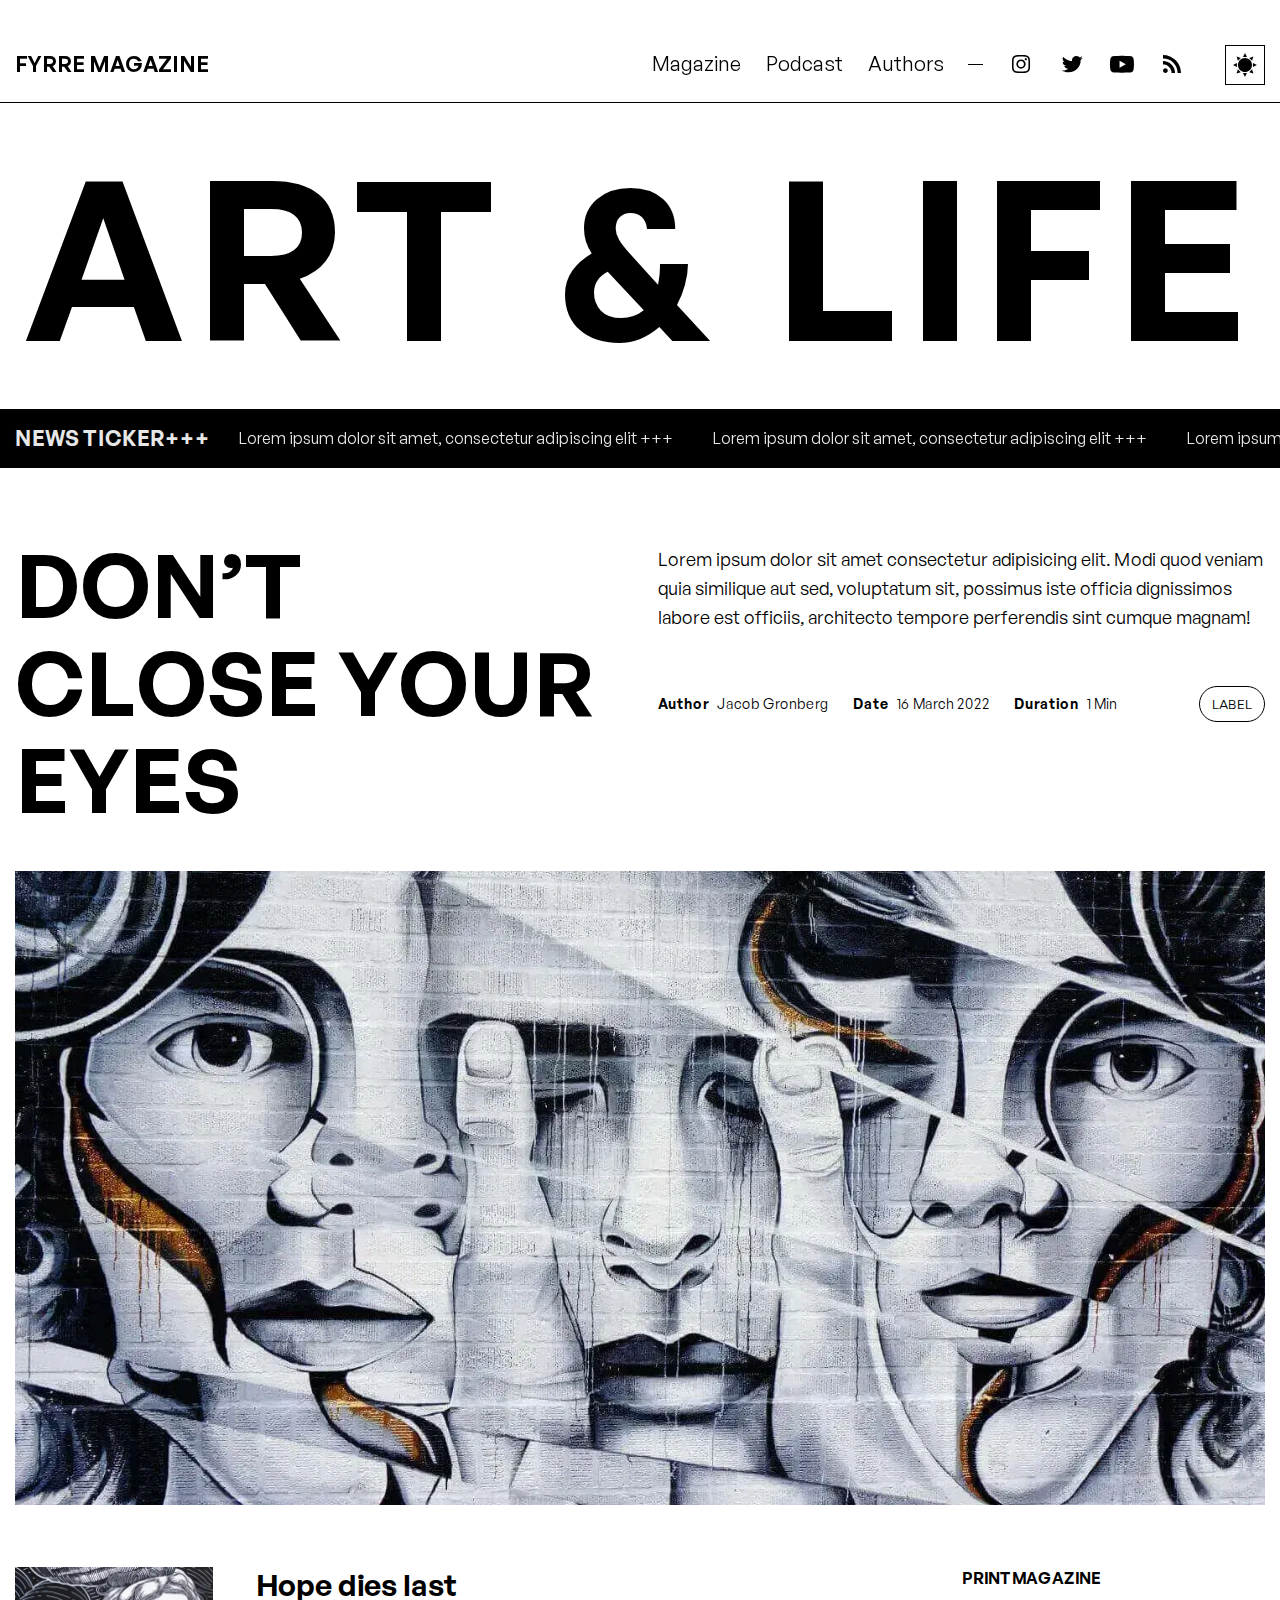
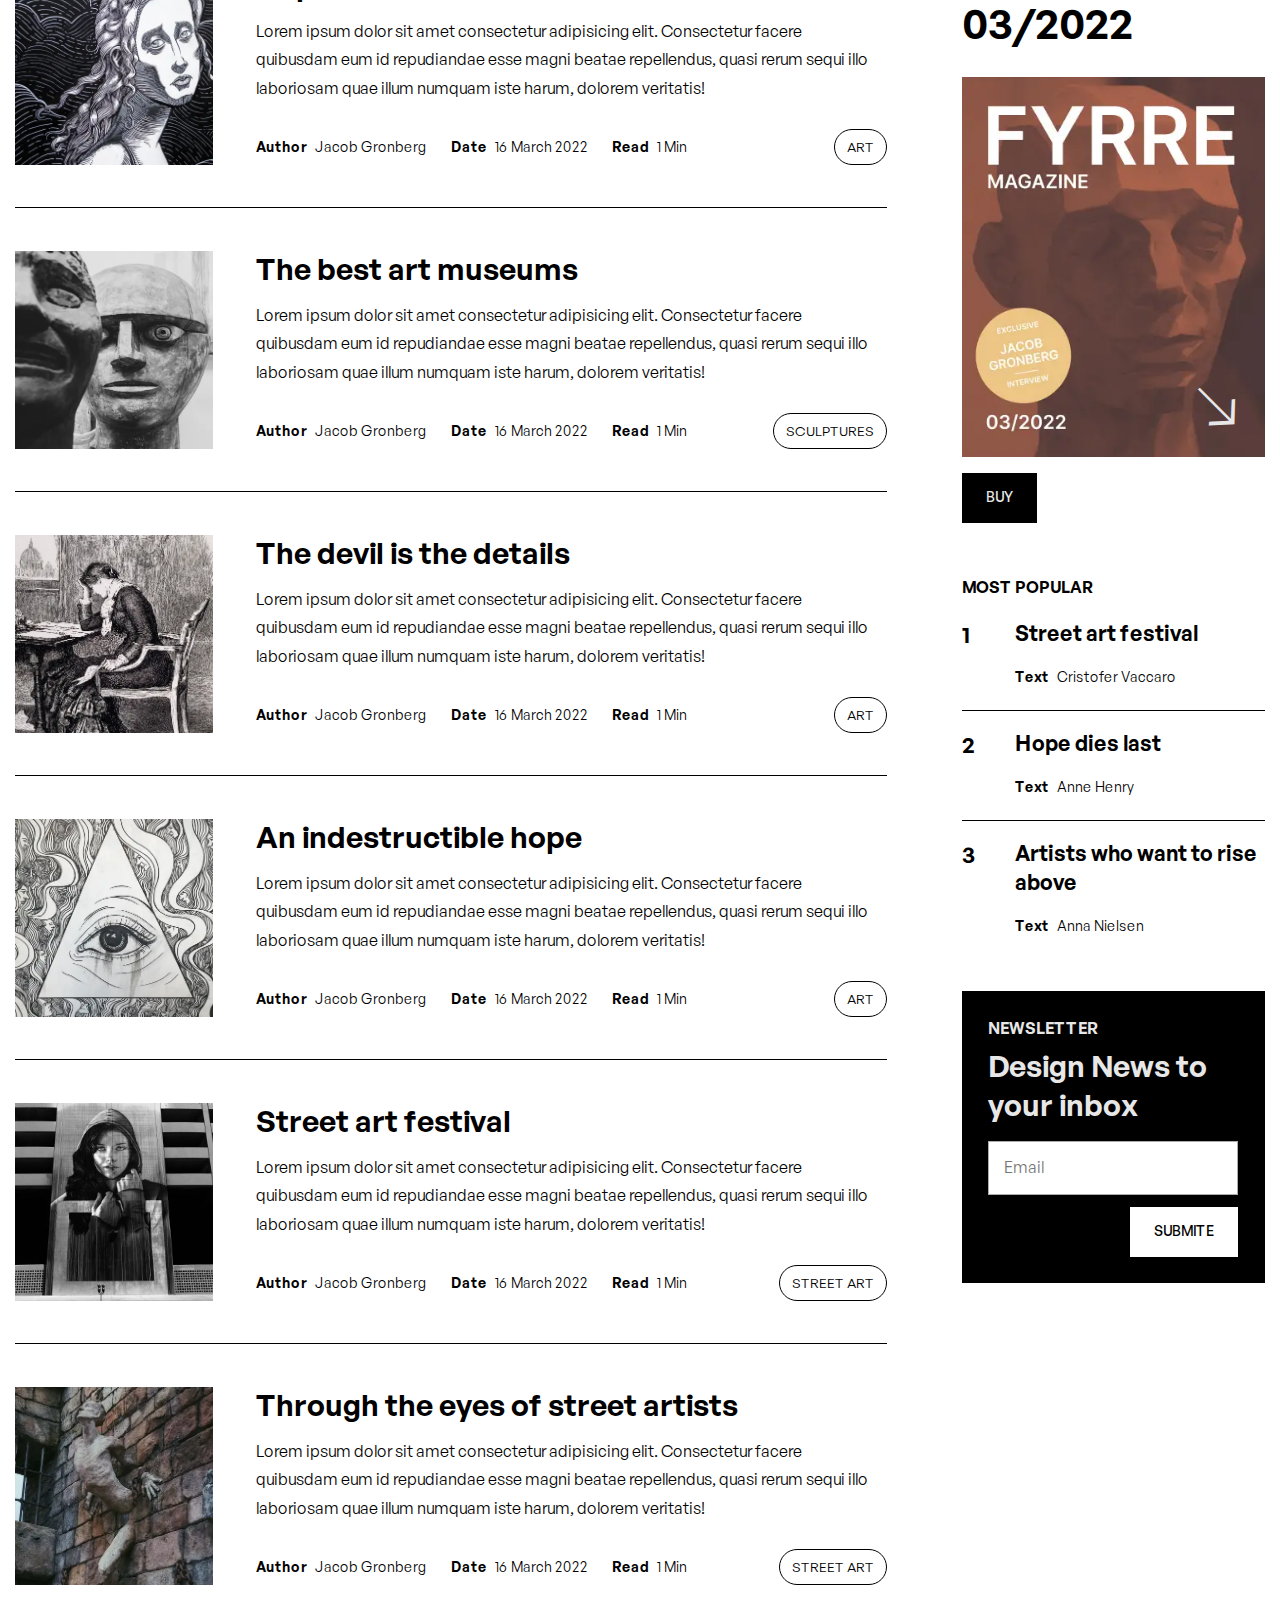
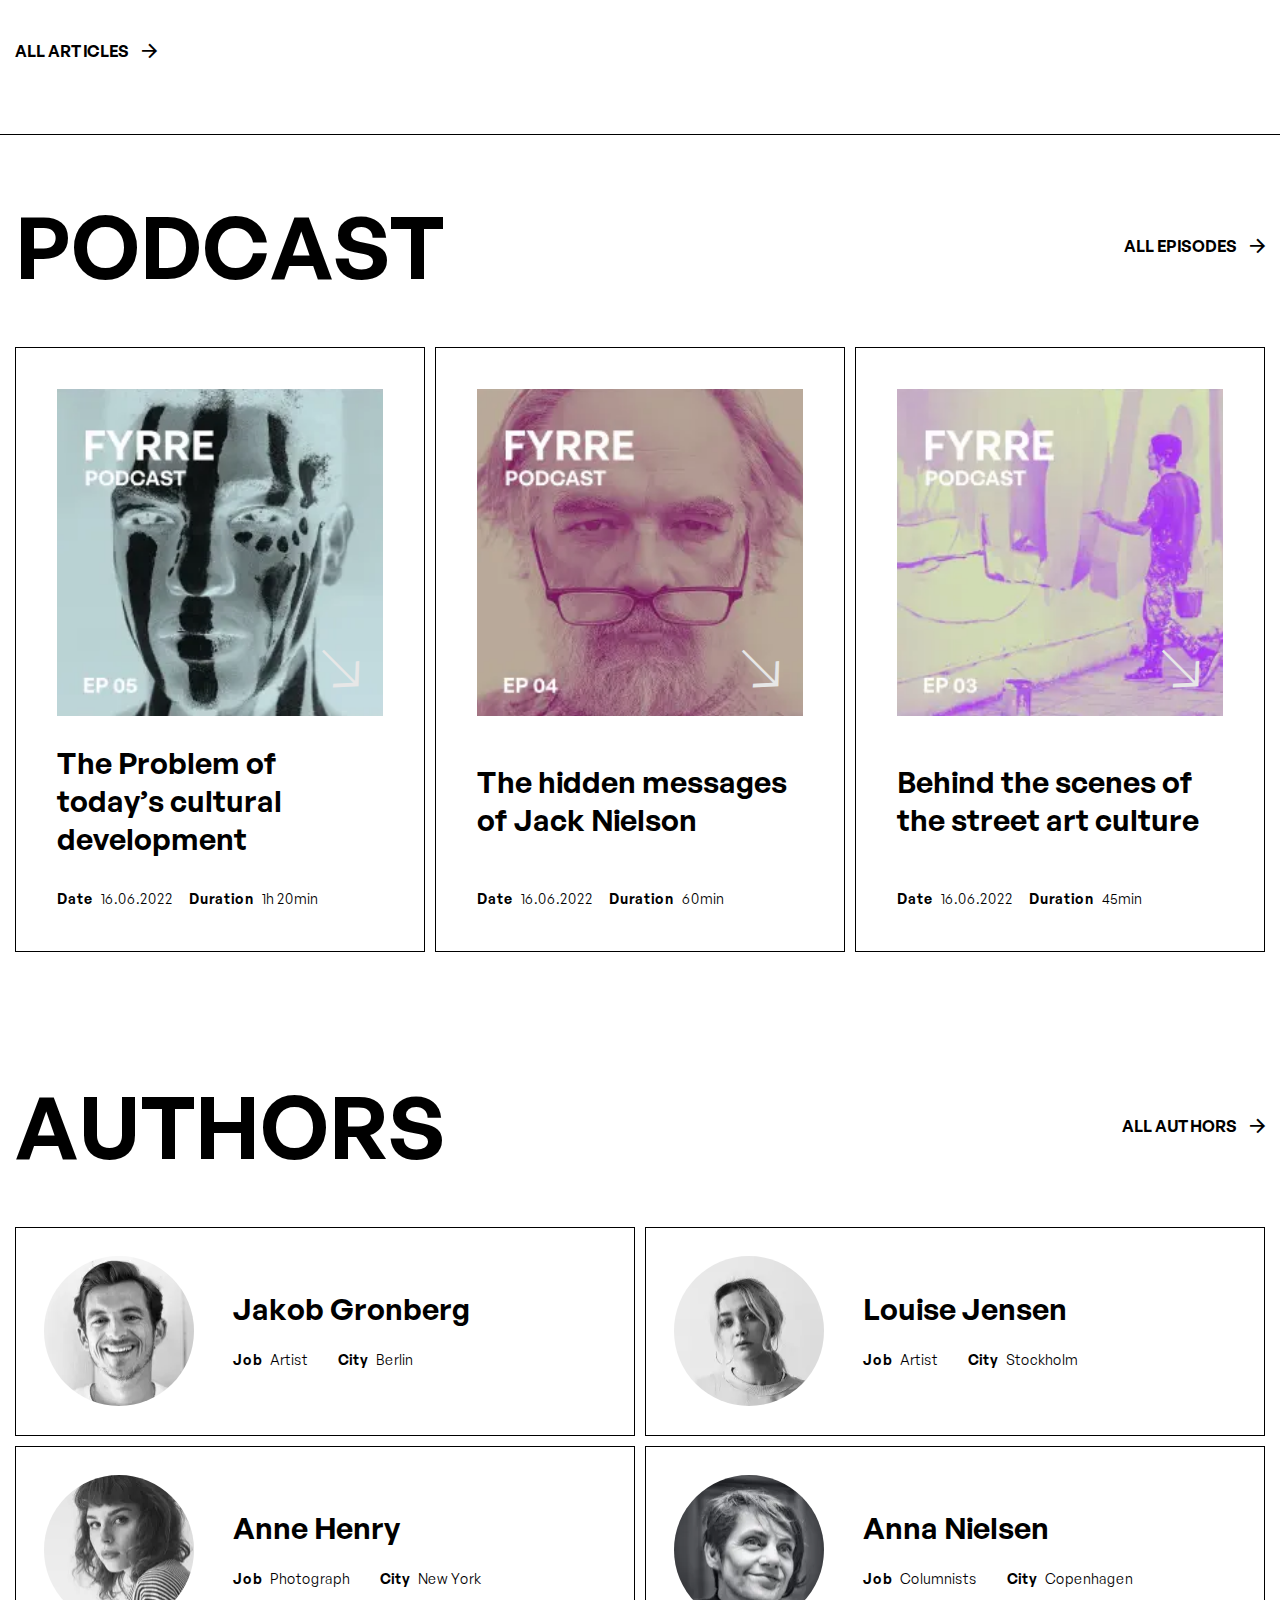
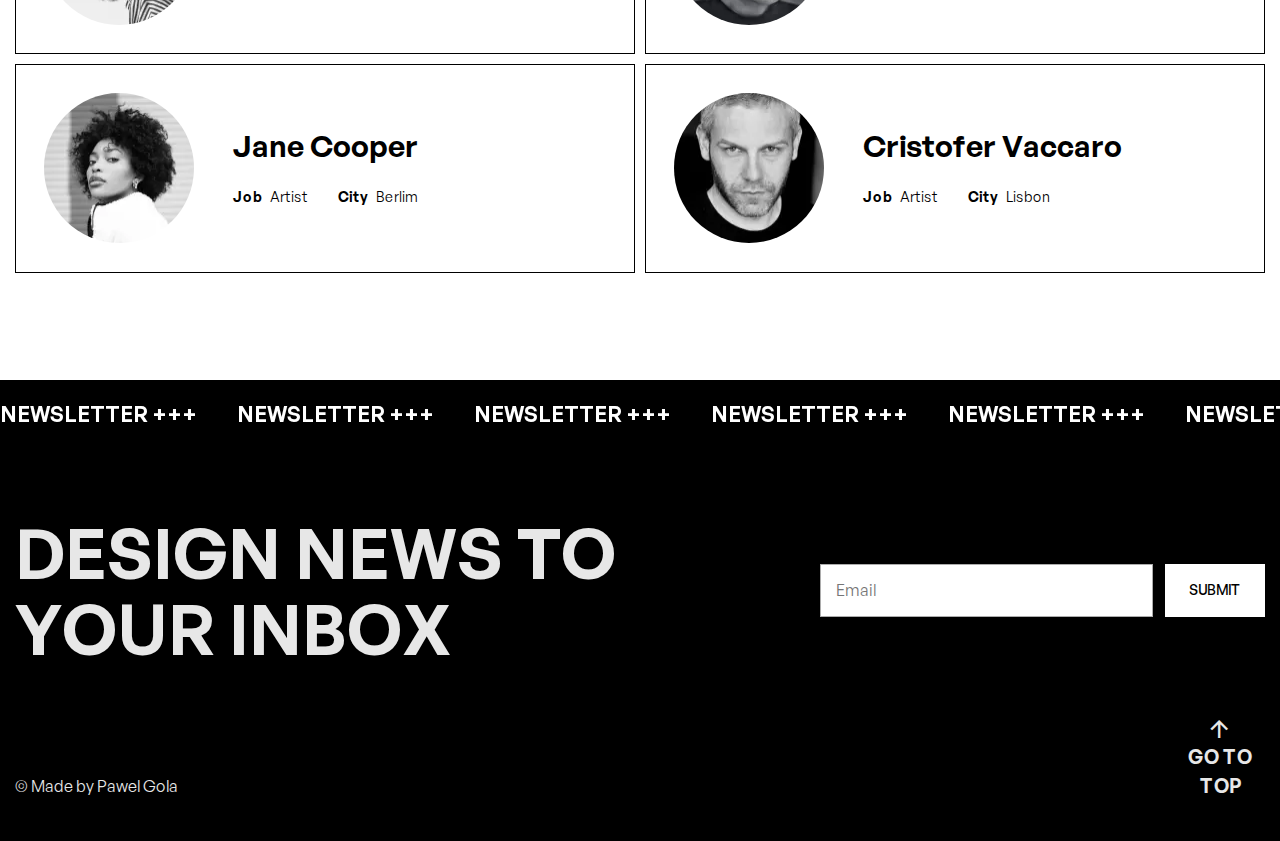
==== commit d497f4f6: "Update index.html" ====
--- a/index.html
+++ b/index.html
@@ -16,7 +16,7 @@
 	<div class="wrapper">
 		<header class="header">
 			<div class="header__container">
-				<a href="home.html" class="header__logo">Fyrre magazine</a>
+				<a href="index.html" class="header__logo">Fyrre magazine</a>
 				<div class="header__menu menu">
 					<nav class="menu__body">
 						<ul class="menu__list">
@@ -876,4 +876,4 @@
 	<script src="js/app.min.js?_v=20230523222009"></script>
 </body>
 
-</html>+</html>
